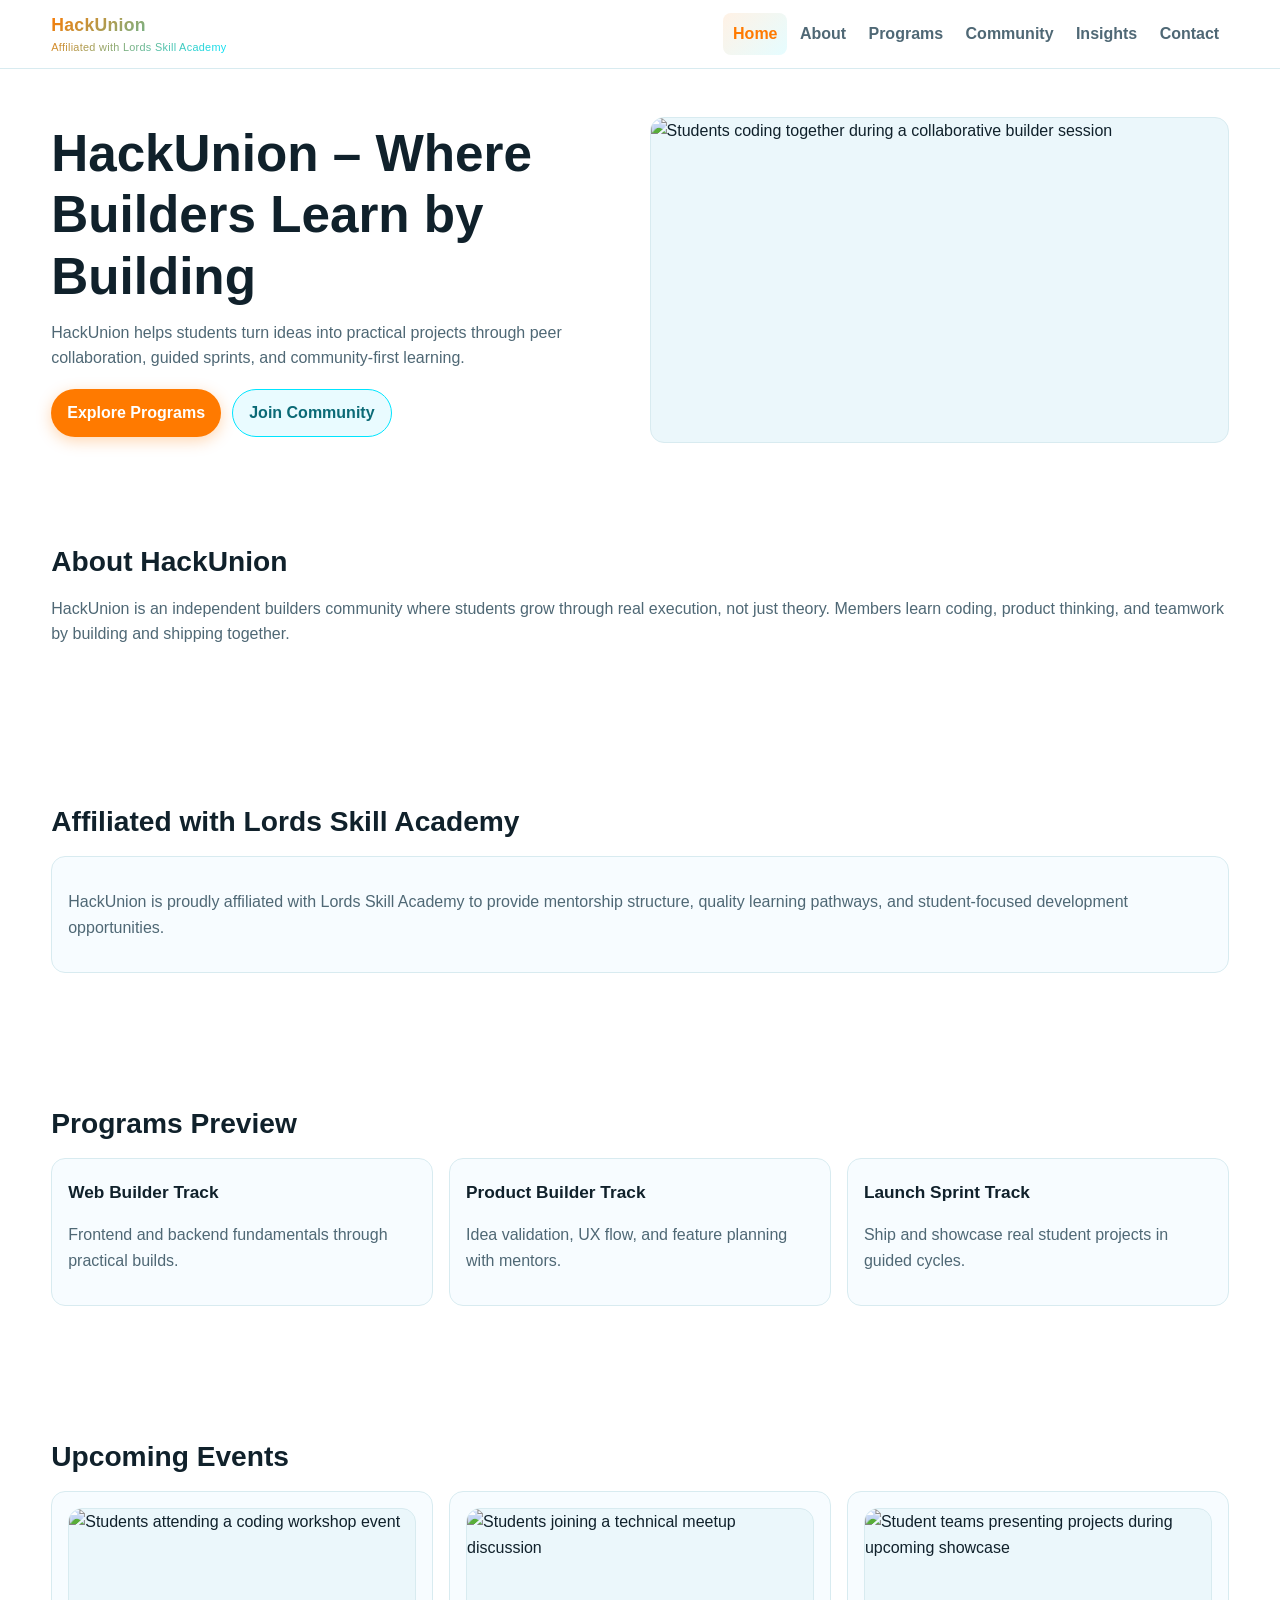
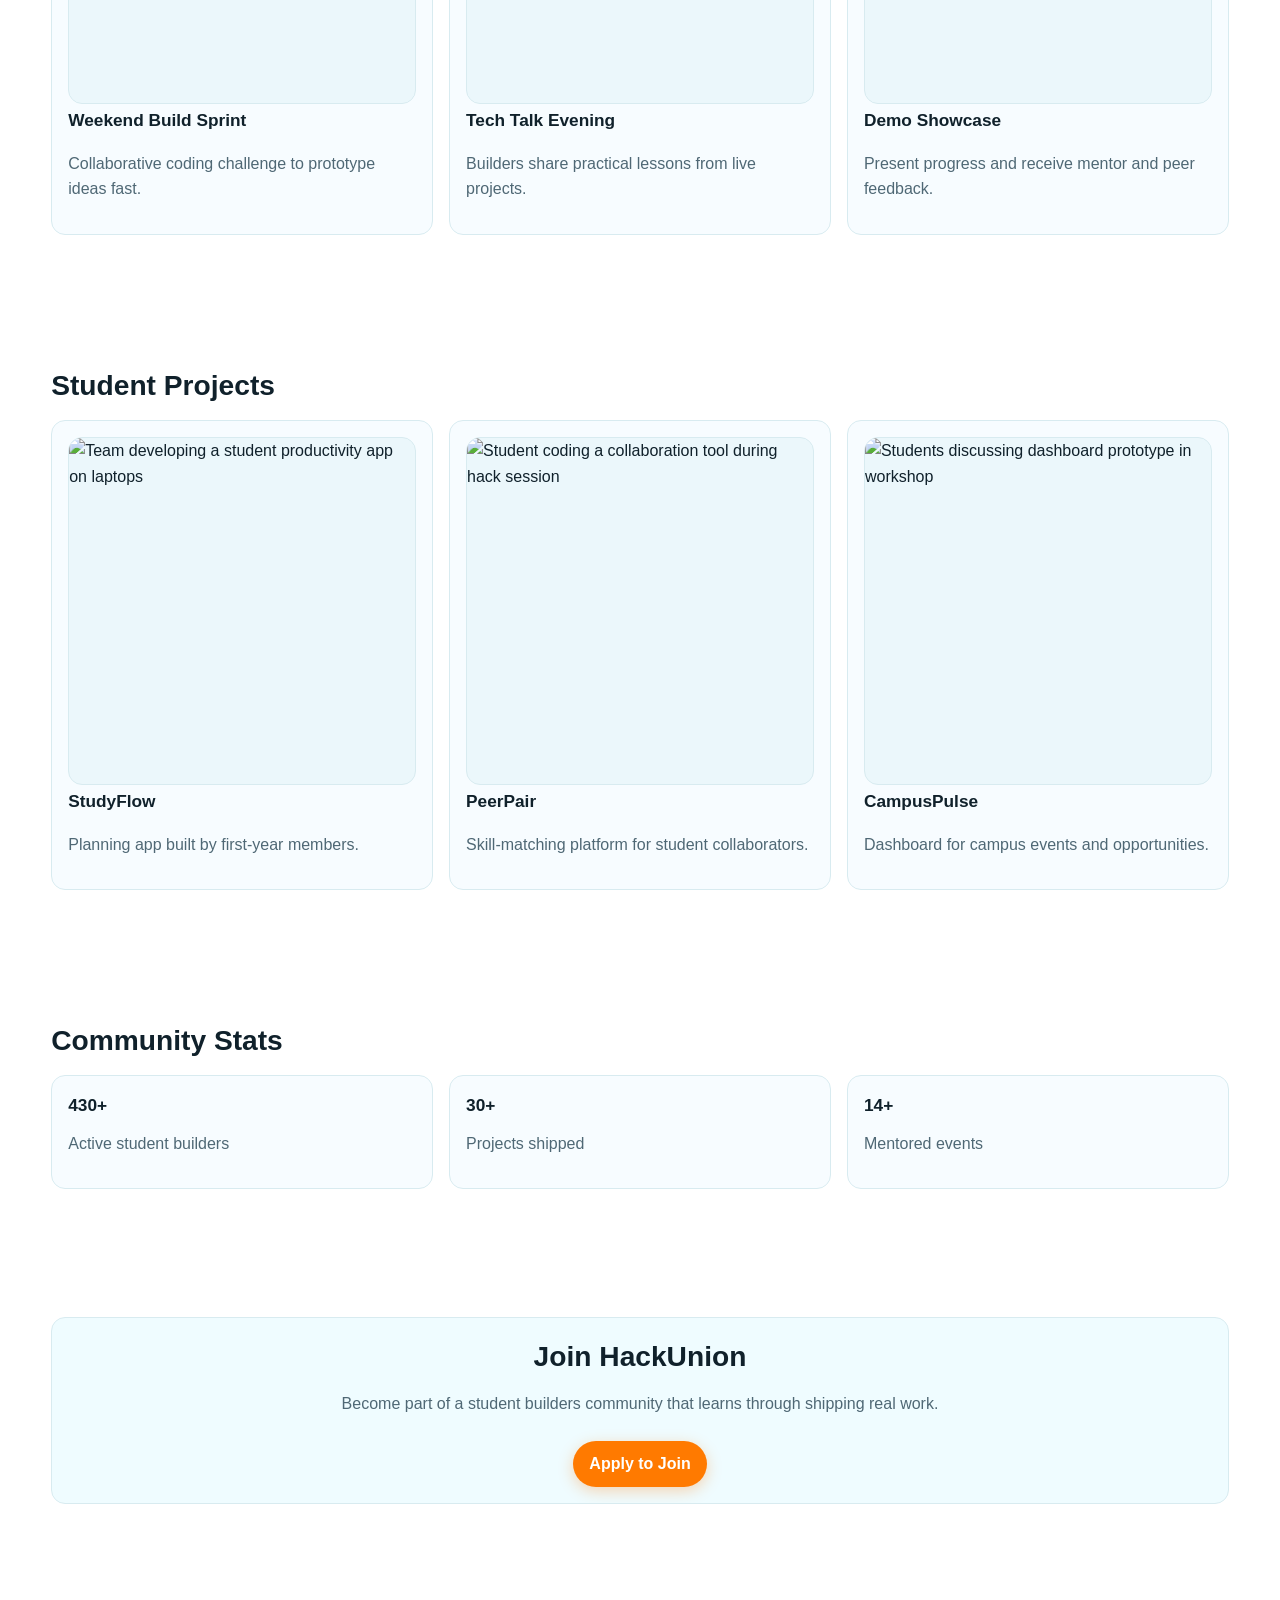
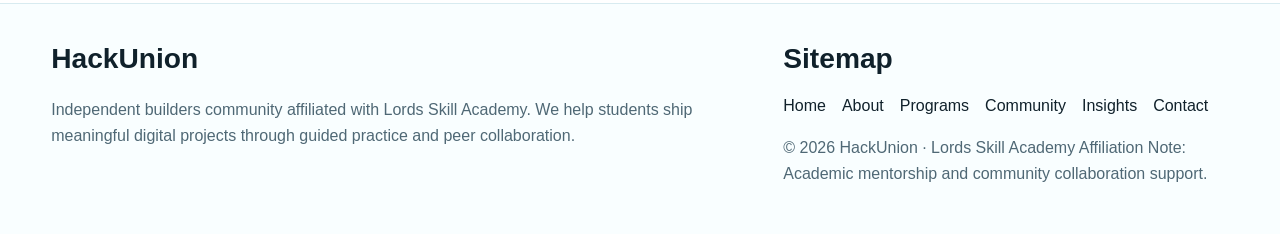
==== index.html @ 56d0eeea "Add files via upload" ====
<!doctype html>
<html lang="en">
<head>
  <meta charset="UTF-8" />
  <meta name="viewport" content="width=device-width, initial-scale=1.0" />
  <title>HackUnion – Where Builders Learn by Building</title>
  <meta name="description" content="HackUnion is an independent student builders community in India, affiliated with Lords Skill Academy, focused on practical coding, events, and project building." />
  <meta name="keywords" content="student builders community India, coding community Hyderabad" />
  <meta property="og:title" content="HackUnion – Where Builders Learn by Building" />
  <meta property="og:description" content="A clean and practical builders community affiliated with Lords Skill Academy." />
  <meta property="og:type" content="website" />
  <meta property="og:url" content="https://hackunion.org/index.html" />
  <meta property="og:image" content="https://images.unsplash.com/photo-1515879218367-8466d910aaa4?auto=format&fit=crop&w=1400&q=80" />
  <link rel="stylesheet" href="styles.css" />
  <script type="application/ld+json">
    {
      "@context": "https://schema.org",
      "@type": "Organization",
      "name": "HackUnion",
      "url": "https://hackunion.org/index.html",
      "description": "Independent student builders community affiliated with Lords Skill Academy.",
      "sameAs": [
        "https://hackunion.org"
      ],
      "parentOrganization": {
        "@type": "Organization",
        "name": "Lords Skill Academy"
      }
    }
  </script>
</head>
<body>
  <div id="site-header"></div>

  <main>
    <section class="hero">
      <div class="container hero-grid">
        <div>
          <h1>HackUnion – Where Builders Learn by Building</h1>
          <p>HackUnion helps students turn ideas into practical projects through peer collaboration, guided sprints, and community-first learning.</p>
          <div class="cta-row">
            <a class="btn btn-primary" href="programs.html">Explore Programs</a>
            <a class="btn btn-secondary" href="community.html">Join Community</a>
          </div>
        </div>
        <div class="media-16x9">
          <img src="https://images.unsplash.com/photo-1515879218367-8466d910aaa4?auto=format&fit=crop&w=1400&q=80" loading="lazy" decoding="async" alt="Students coding together during a collaborative builder session" />
        </div>
      </div>
    </section>

    <section class="section" aria-labelledby="about-title">
      <div class="container">
        <h2 id="about-title" class="section-title">About HackUnion</h2>
        <p class="section-lead">HackUnion is an independent builders community where students grow through real execution, not just theory. Members learn coding, product thinking, and teamwork by building and shipping together.</p>
      </div>
    </section>

    <section class="section" aria-labelledby="affiliation-title">
      <div class="container">
        <h2 id="affiliation-title" class="section-title">Affiliated with Lords Skill Academy</h2>
        <article class="card">
          <p>HackUnion is proudly affiliated with Lords Skill Academy to provide mentorship structure, quality learning pathways, and student-focused development opportunities.</p>
        </article>
      </div>
    </section>

    <section class="section" aria-labelledby="programs-title">
      <div class="container">
        <h2 id="programs-title" class="section-title">Programs Preview</h2>
        <div class="grid cols-3">
          <article class="card">
            <h3>Web Builder Track</h3>
            <p>Frontend and backend fundamentals through practical builds.</p>
          </article>
          <article class="card">
            <h3>Product Builder Track</h3>
            <p>Idea validation, UX flow, and feature planning with mentors.</p>
          </article>
          <article class="card">
            <h3>Launch Sprint Track</h3>
            <p>Ship and showcase real student projects in guided cycles.</p>
          </article>
        </div>
      </div>
    </section>

    <section class="section" aria-labelledby="events-title">
      <div class="container">
        <h2 id="events-title" class="section-title">Upcoming Events</h2>
        <div class="grid cols-3">
          <article class="card">
            <div class="media-16x9">
              <img src="https://images.unsplash.com/photo-1515187029135-18ee286d815b?auto=format&fit=crop&w=1200&q=80" loading="lazy" decoding="async" alt="Students attending a coding workshop event" />
            </div>
            <h3>Weekend Build Sprint</h3>
            <p>Collaborative coding challenge to prototype ideas fast.</p>
          </article>
          <article class="card">
            <div class="media-16x9">
              <img src="https://images.unsplash.com/photo-1540317580384-e5d43867caa6?auto=format&fit=crop&w=1200&q=80" loading="lazy" decoding="async" alt="Students joining a technical meetup discussion" />
            </div>
            <h3>Tech Talk Evening</h3>
            <p>Builders share practical lessons from live projects.</p>
          </article>
          <article class="card">
            <div class="media-16x9">
              <img src="https://images.unsplash.com/photo-1551818255-e6e10975bc17?auto=format&fit=crop&w=1200&q=80" loading="lazy" decoding="async" alt="Student teams presenting projects during upcoming showcase" />
            </div>
            <h3>Demo Showcase</h3>
            <p>Present progress and receive mentor and peer feedback.</p>
          </article>
        </div>
      </div>
    </section>

    <section class="section" aria-labelledby="projects-title">
      <div class="container">
        <h2 id="projects-title" class="section-title">Student Projects</h2>
        <div class="grid cols-3">
          <article class="card">
            <div class="media-1x1">
              <img src="https://images.unsplash.com/photo-1519389950473-47ba0277781c?auto=format&fit=crop&w=1200&q=80" loading="lazy" decoding="async" alt="Team developing a student productivity app on laptops" />
            </div>
            <h3>StudyFlow</h3>
            <p>Planning app built by first-year members.</p>
          </article>
          <article class="card">
            <div class="media-1x1">
              <img src="https://images.unsplash.com/photo-1461749280684-dccba630e2f6?auto=format&fit=crop&w=1200&q=80" loading="lazy" decoding="async" alt="Student coding a collaboration tool during hack session" />
            </div>
            <h3>PeerPair</h3>
            <p>Skill-matching platform for student collaborators.</p>
          </article>
          <article class="card">
            <div class="media-1x1">
              <img src="https://images.unsplash.com/photo-1552664730-d307ca884978?auto=format&fit=crop&w=1200&q=80" loading="lazy" decoding="async" alt="Students discussing dashboard prototype in workshop" />
            </div>
            <h3>CampusPulse</h3>
            <p>Dashboard for campus events and opportunities.</p>
          </article>
        </div>
      </div>
    </section>

    <section class="section" aria-labelledby="stats-title">
      <div class="container">
        <h2 id="stats-title" class="section-title">Community Stats</h2>
        <div class="grid cols-3">
          <article class="card">
            <h3 class="stat-number" data-target="1200">0</h3>
            <p>Active student builders</p>
          </article>
          <article class="card">
            <h3 class="stat-number" data-target="85">0</h3>
            <p>Projects shipped</p>
          </article>
          <article class="card">
            <h3 class="stat-number" data-target="40">0</h3>
            <p>Mentored events</p>
          </article>
        </div>
      </div>
    </section>

    <section class="section" aria-labelledby="join-title">
      <div class="container">
        <article class="card" style="text-align: center; background: #effcff;">
          <h2 id="join-title" class="section-title">Join HackUnion</h2>
          <p class="section-lead">Become part of a student builders community that learns through shipping real work.</p>
          <a class="btn btn-primary" href="contact.html">Apply to Join</a>
        </article>
      </div>
    </section>
  </main>

  <div id="site-footer"></div>
  <script src="main.js" defer></script>
</body>
</html>
---- styles.css ----
:root {
  --bg: #ffffff;
  --surface: #f7fcff;
  --text: #10212b;
  --muted: #4f6875;
  --accent-cyan: #00e5ff;
  --accent-orange: #ff7a00;
  --border: #d8ebf0;
  --radius: 14px;
  --shadow-soft: 0 10px 24px rgba(16, 33, 43, 0.07);
  --container: min(92vw, 1200px);
}

* {
  box-sizing: border-box;
}

/* Keyframes for animations */
@keyframes fadeInUp {
  from {
    opacity: 0;
    transform: translateY(20px);
  }
  to {
    opacity: 1;
    transform: translateY(0);
  }
}

@keyframes slideInLeft {
  from {
    opacity: 0;
    transform: translateX(-30px);
  }
  to {
    opacity: 1;
    transform: translateX(0);
  }
}

@keyframes slideInRight {
  from {
    opacity: 0;
    transform: translateX(30px);
  }
  to {
    opacity: 1;
    transform: translateX(0);
  }
}

@keyframes slideInDown {
  from {
    transform: translateY(-100%);
  }
  to {
    transform: translateY(0);
  }
}

@keyframes slideInUp {
  from {
    opacity: 0;
    transform: translateY(20px);
  }
  to {
    opacity: 1;
    transform: translateY(0);
  }
}

@keyframes shimmer {
  0% {
    background-position: -1000px 0;
  }
  100% {
    background-position: 1000px 0;
  }
}

html {
  scroll-behavior: smooth;
}

body {
  margin: 0;
  font-family: "Inter", "Segoe UI", Roboto, Arial, sans-serif;
  background: var(--bg);
  color: var(--text);
  line-height: 1.6;
}

img {
  max-width: 100%;
  display: block;
}

a {
  color: inherit;
  text-decoration: none;
}

.container {
  width: var(--container);
  margin-inline: auto;
}

.section {
  padding: 3rem 0;
  animation: fadeInUp 0.7s ease-out both;
}

.section-title {
  font-size: clamp(1.4rem, 2.2vw, 2rem);
  margin: 0 0 0.75rem;
  color: var(--text);
}

.section-lead {
  color: var(--muted);
  margin: 0 0 1.5rem;
}

.accent {
  color: var(--accent-orange);
  transition: color 0.3s ease;
}

.accent:hover {
  color: var(--accent-cyan);
}

.header-shell {
  position: sticky;
  top: 0;
  z-index: 1000;
  background: rgba(255, 255, 255, 0.95);
  border-bottom: 1px solid var(--border);
  backdrop-filter: blur(8px);
  animation: slideInDown 0.5s ease-out;
}

.navbar {
  min-height: 68px;
  display: flex;
  align-items: center;
  justify-content: space-between;
  gap: 1rem;
}

.brand {
  font-weight: 800;
  font-size: 1.1rem;
  letter-spacing: 0.3px;
  background: linear-gradient(135deg, var(--accent-orange) 0%, var(--accent-cyan) 100%);
  -webkit-background-clip: text;
  -webkit-text-fill-color: transparent;
  background-clip: text;
}

.brand small {
  display: block;
  color: var(--muted);
  font-size: 0.68rem;
  font-weight: 500;
}

.nav-toggle {
  background: transparent;
  border: 2px solid var(--accent-cyan);
  padding: 0.45rem 0.65rem;
  border-radius: 10px;
  font-size: 1rem;
  cursor: pointer;
  transition: all 0.3s ease;
}

.nav-toggle:hover {
  background: #e0f7ff;
  box-shadow: 0 0 12px rgba(0, 229, 255, 0.3);
}

.nav-links {
  list-style: none;
  margin: 0;
  padding: 0;
  display: none;
  flex-direction: column;
  gap: 0.2rem;
  position: absolute;
  top: 68px;
  left: 0;
  right: 0;
  background: #fff;
  border-bottom: 1px solid var(--border);
  padding: 0.6rem 4vw 0.9rem;
  animation: slideInDown 0.3s ease-out;
}

.nav-links.open {
  display: flex;
}

.nav-links a {
  display: inline-block;
  padding: 0.52rem 0.6rem;
  border-radius: 8px;
  color: var(--muted);
  font-weight: 600;
  transition: all 0.2s ease;
}

.nav-links a:hover,
.nav-links a.active {
  color: var(--accent-orange);
  background: linear-gradient(135deg, rgba(255, 122, 0, 0.1) 0%, rgba(0, 229, 255, 0.1) 100%);
}

.hero {
  padding: 3rem 0 2rem;
}

.hero-grid {
  display: grid;
  gap: 1.2rem;
  animation: fadeInUp 0.8s ease-out;
}

.hero h1 {
  font-size: clamp(1.9rem, 6vw, 3.2rem);
  line-height: 1.2;
  margin: 0;
}

.hero p {
  margin: 0.8rem 0 1.1rem;
  color: var(--muted);
  max-width: 62ch;
}

.cta-row {
  display: flex;
  flex-wrap: wrap;
  gap: 0.7rem;
  animation: slideInUp 0.6s ease-out 0.2s both;
}

.btn {
  display: inline-flex;
  align-items: center;
  justify-content: center;
  border: 0;
  border-radius: 999px;
  font-weight: 700;
  padding: 0.65rem 1rem;
  transition: all 0.3s ease;
  position: relative;
  overflow: hidden;
}

.btn::before {
  content: '';
  position: absolute;
  top: 0;
  left: -100%;
  width: 100%;
  height: 100%;
  background: rgba(255, 255, 255, 0.2);
  transition: left 0.4s ease;
}

.btn:hover::before {
  left: 100%;
}

.btn-primary {
  background: var(--accent-orange);
  color: #fff;
  box-shadow: 0 4px 15px rgba(255, 122, 0, 0.3);
}

.btn-primary:hover {
  transform: translateY(-2px);
  box-shadow: 0 6px 20px rgba(255, 122, 0, 0.4);
}

.btn-secondary {
  background: #e9fbff;
  color: #0b6a76;
  border: 1px solid var(--accent-cyan);
  transition: all 0.3s ease;
}

.btn-secondary:hover {
  background: var(--accent-cyan);
  color: #fff;
  transform: translateY(-2px);
}

.media-16x9,
.media-1x1 {
  overflow: hidden;
  border-radius: var(--radius);
  border: 1px solid var(--border);
  background: #ebf7fb;
  animation: fadeInUp 0.7s ease-out;
}

.media-16x9 {
  aspect-ratio: 16 / 9;
}

.media-1x1 {
  aspect-ratio: 1 / 1;
}

.media-16x9 img,
.media-1x1 img {
  width: 100%;
  height: 100%;
  object-fit: cover;
  transition: transform 0.4s ease;
}

.media-16x9:hover img,
.media-1x1:hover img {
  transform: scale(1.05);
}

.grid {
  display: grid;
  gap: 1rem;
}

.split {
  display: grid;
  gap: 1rem;
}

.card {
  background: var(--surface);
  border: 1px solid var(--border);
  border-radius: var(--radius);
  padding: 1rem;
  animation: fadeInUp 0.7s ease-out;
  transition: all 0.3s ease;
  position: relative;
  overflow: hidden;
}

.card::before {
  content: '';
  position: absolute;
  top: 0;
  left: 0;
  right: 0;
  height: 3px;
  background: linear-gradient(90deg, var(--accent-orange) 0%, var(--accent-cyan) 100%);
  border-radius: var(--radius) var(--radius) 0 0;
  opacity: 0;
  transition: opacity 0.3s ease;
}

.card:hover {
  border-color: var(--accent-cyan);
  box-shadow: 0 8px 24px rgba(0, 229, 255, 0.15);
}

.card:hover::before {
  opacity: 1;
}

.card h3 {
  margin: 0.2rem 0 0.45rem;
  font-size: 1.08rem;
  color: var(--text);
}

.card p,
.card li {
  color: var(--muted);
}

.kpi {
  border-left: 4px solid var(--accent-cyan);
  padding-left: 0.7rem;
}

.stat-number {
  font-size: clamp(2rem, 6vw, 3rem);
  margin: 0 0 0.2rem;
  line-height: 1.1;
  color: var(--accent-orange);
  font-weight: 800;
  animation: fadeInUp 0.6s ease-out;
}

.avatar-sm {
  width: 84px;
  aspect-ratio: 1 / 1;
  border-radius: 999px;
  overflow: hidden;
  border: 1px solid var(--border);
  background: #ebf7fb;
}

.avatar-sm img {
  width: 100%;
  height: 100%;
  object-fit: cover;
}

footer {
  border-top: 1px solid var(--border);
  margin-top: 2.2rem;
  background: #f9feff;
  animation: fadeInUp 0.7s ease-out;
}

.footer-wrap {
  padding: 2rem 0;
  display: grid;
  gap: 1.2rem;
}

.footer-nav {
  display: flex;
  flex-wrap: wrap;
  gap: 0.8rem 1rem;
  padding: 0;
  margin: 0;
  list-style: none;
}

.footer-note,
.muted {
  color: var(--muted);
}

.contact-list {
  list-style: none;
  padding: 0;
  margin: 0;
  display: grid;
  gap: 0.6rem;
}

.form-grid {
  display: grid;
  gap: 0.8rem;
}

input,
textarea,
select {
  width: 100%;
  border: 1px solid var(--border);
  border-radius: 10px;
  padding: 0.72rem;
  font: inherit;
  transition: all 0.3s ease;
}

input:focus,
textarea:focus,
select:focus {
  outline: none;
  border-color: var(--accent-cyan);
  box-shadow: 0 0 0 3px rgba(0, 229, 255, 0.1);
}

textarea {
  min-height: 130px;
  resize: vertical;
}

@media (min-width: 700px) {
  .section {
    padding: 4rem 0;
  }

  .hero-grid,
  .split {
    grid-template-columns: repeat(2, minmax(0, 1fr));
    align-items: center;
  }

  .grid.cols-2 {
    grid-template-columns: repeat(2, minmax(0, 1fr));
  }

  .grid.cols-3 {
    grid-template-columns: repeat(3, minmax(0, 1fr));
  }
}

@media (min-width: 980px) {
  .nav-toggle {
    display: none;
  }

  .nav-links {
    position: static;
    display: flex;
    flex-direction: row;
    padding: 0;
    border: 0;
    background: transparent;
  }

  .navbar {
    position: relative;
  }

  .footer-wrap {
    grid-template-columns: 1.6fr 1fr;
    align-items: start;
  }
}

@media (min-width: 1700px) {
  :root {
    --container: min(84vw, 1600px);
  }

  body {
    font-size: 1.08rem;
  }
}
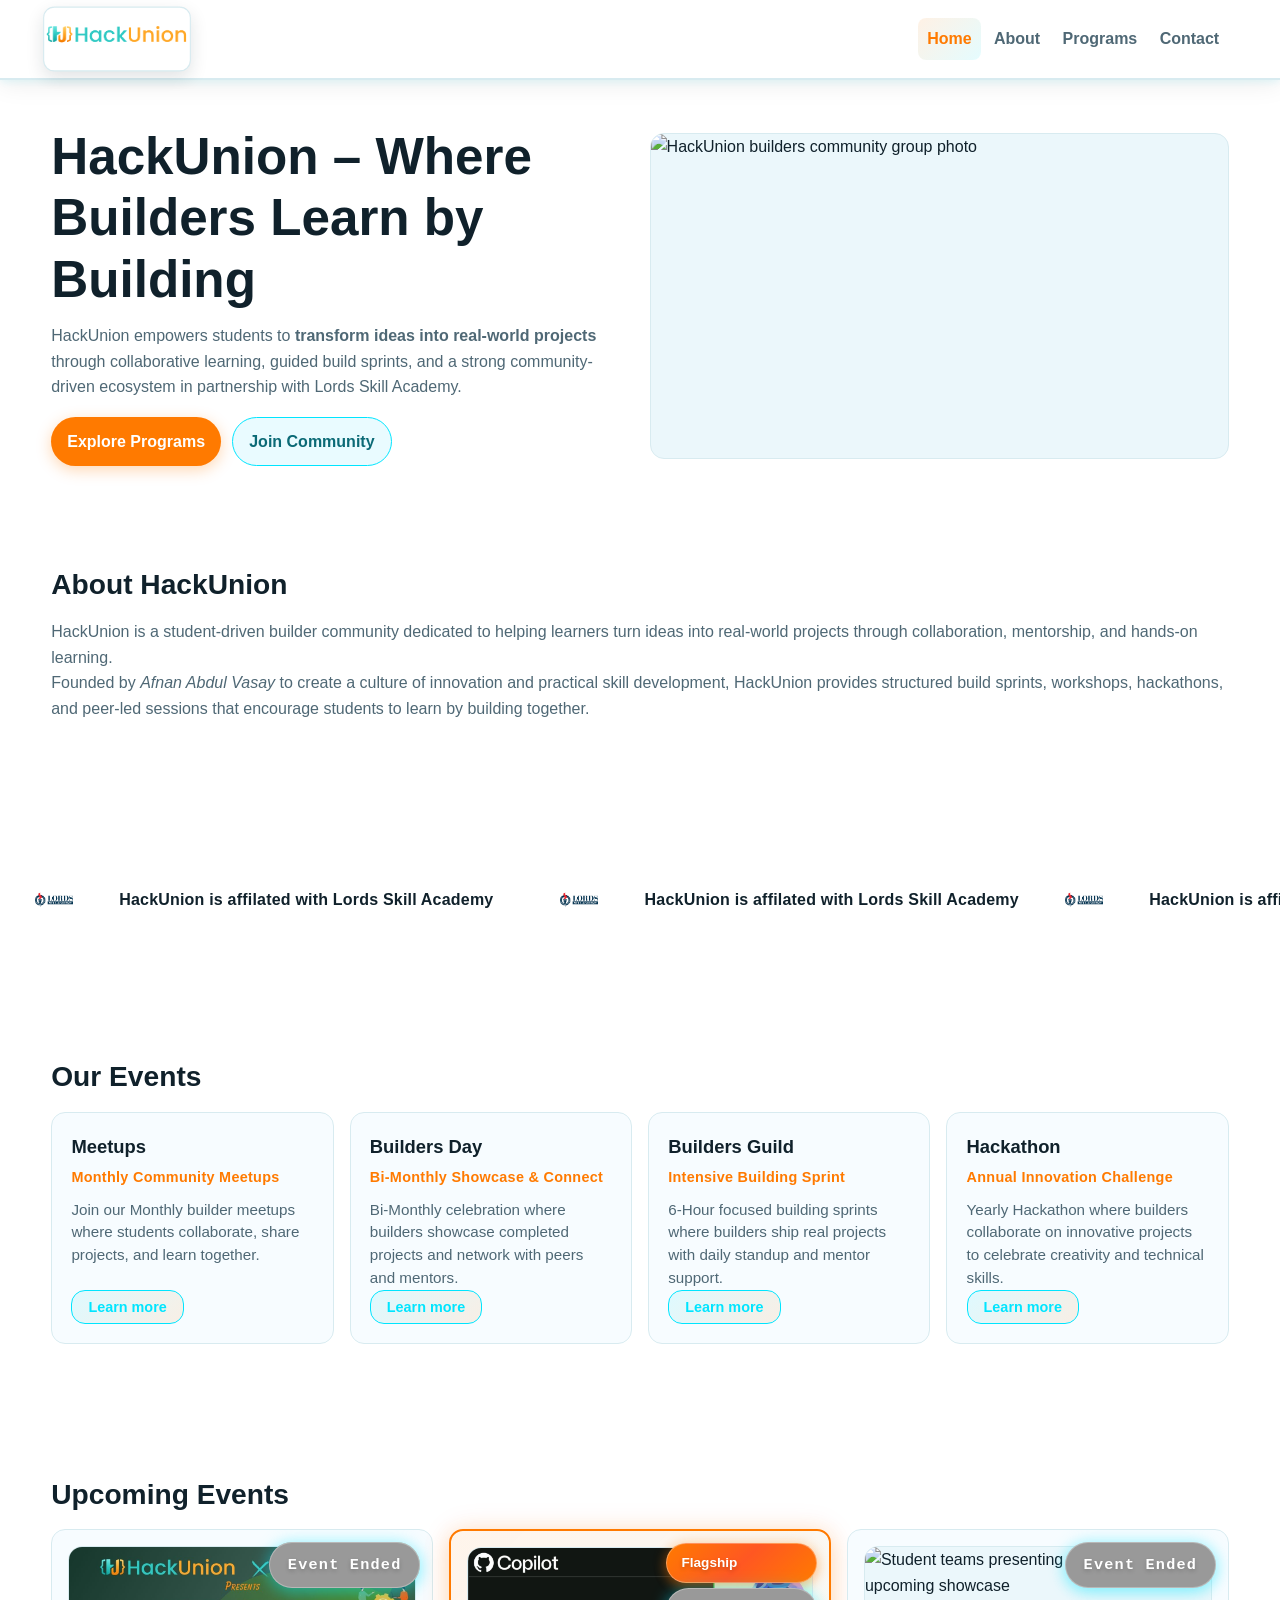
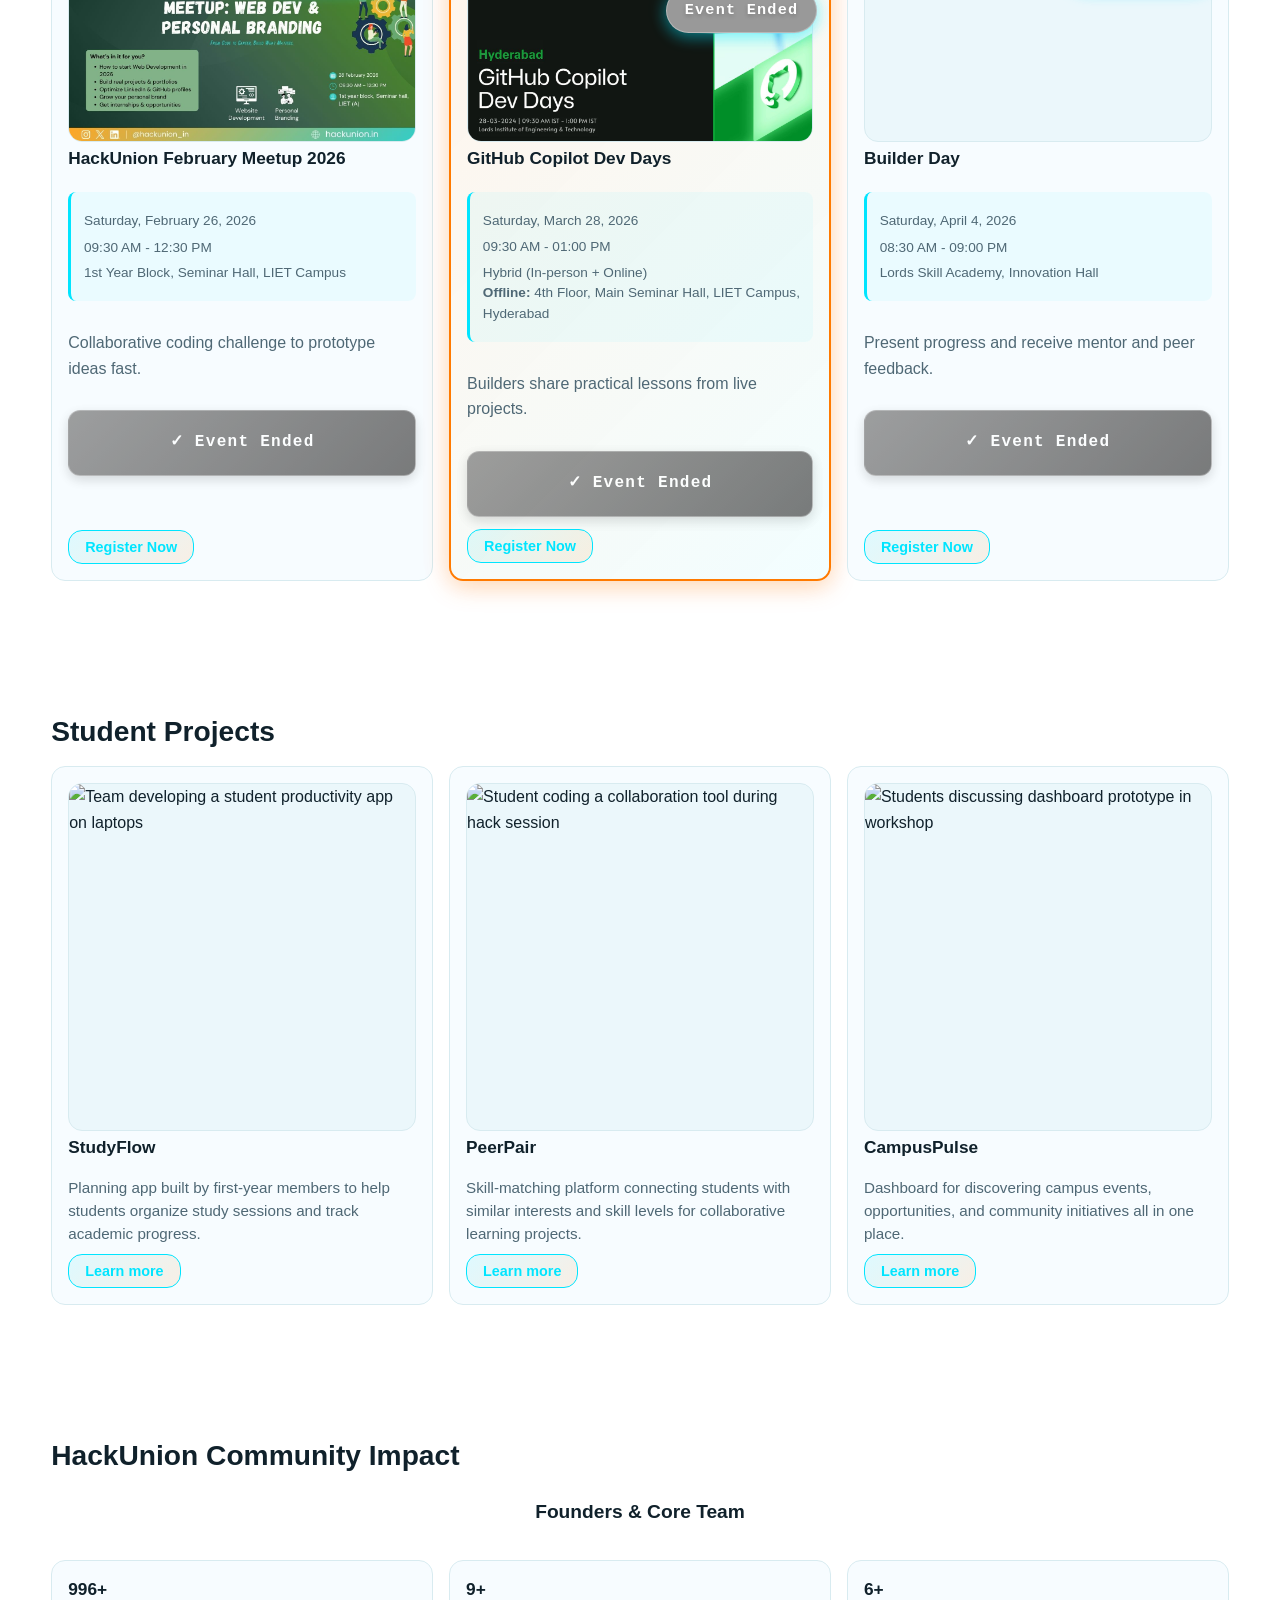
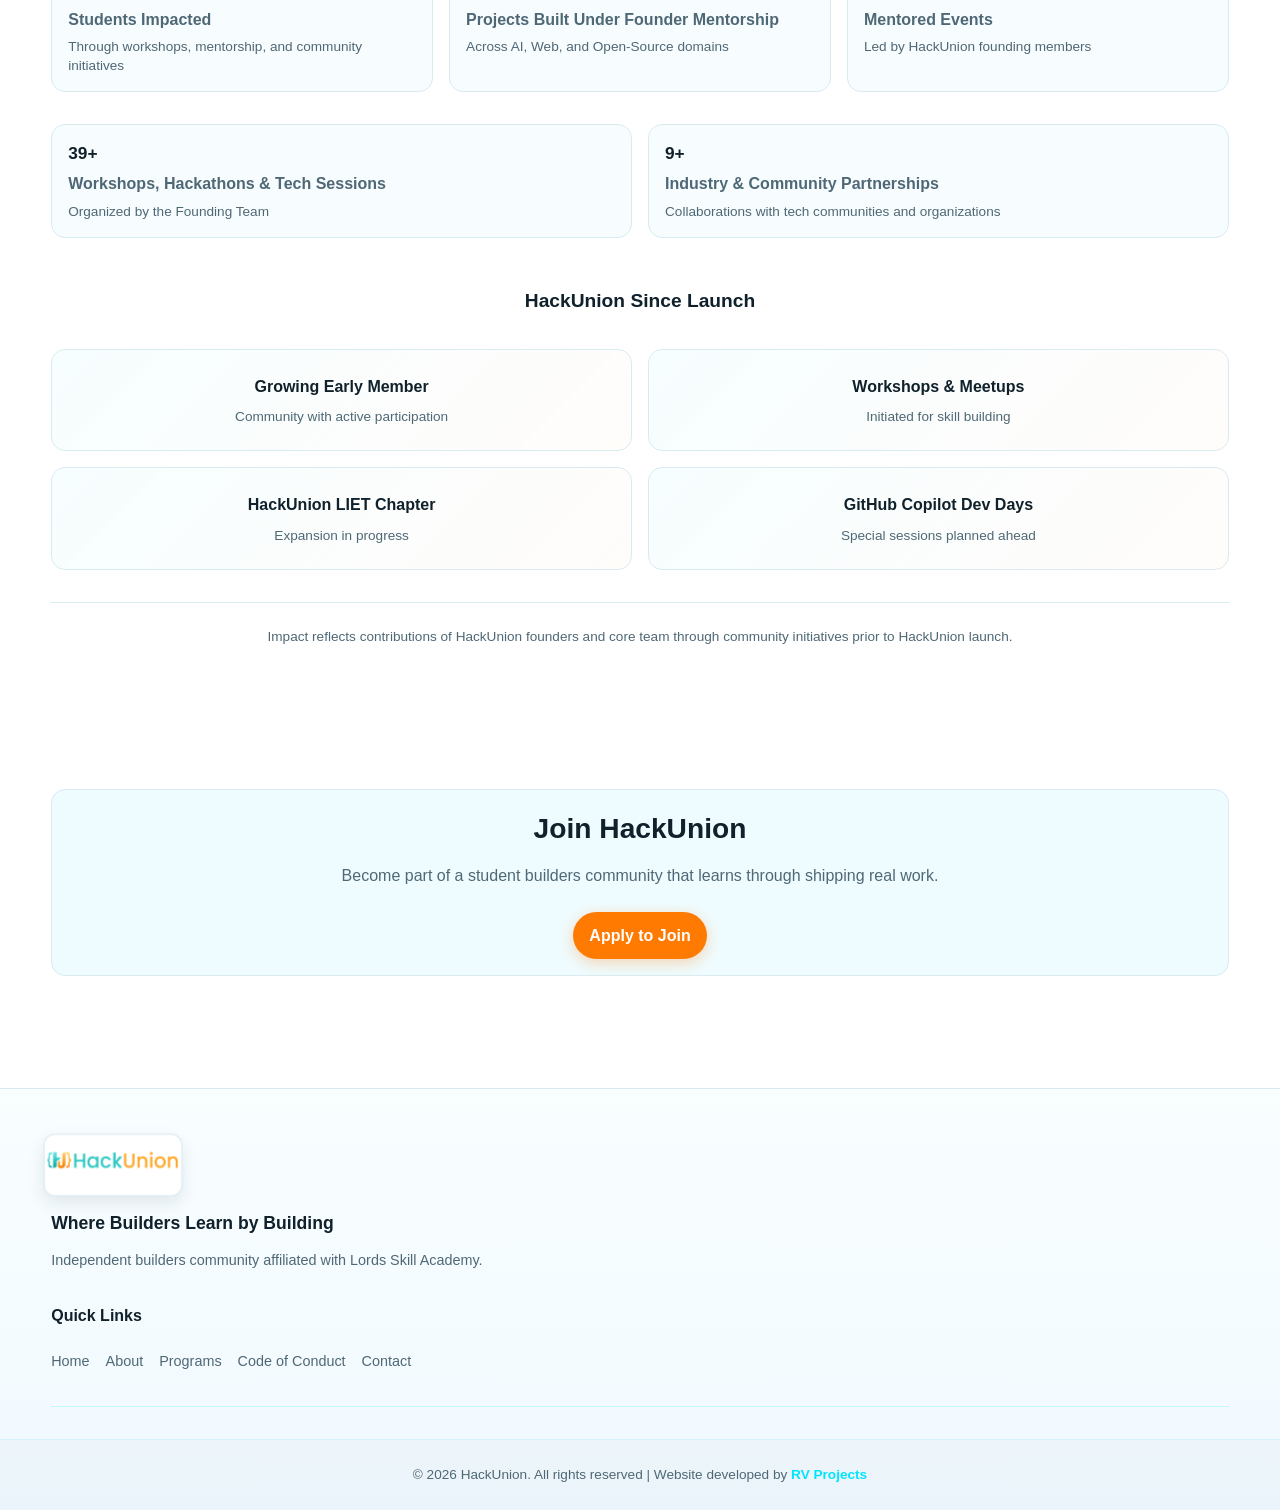
==== commit 59474bf4: "Add files via upload" ====
--- a/index.html
+++ b/index.html
@@ -9,15 +9,19 @@
   <meta property="og:title" content="HackUnion – Where Builders Learn by Building" />
   <meta property="og:description" content="A clean and practical builders community affiliated with Lords Skill Academy." />
   <meta property="og:type" content="website" />
-  <meta property="og:url" content="https://hackunion.org/index.html" />
+  <meta property="og:url" content="https://hackunion.org/" />
   <meta property="og:image" content="https://images.unsplash.com/photo-1515879218367-8466d910aaa4?auto=format&fit=crop&w=1400&q=80" />
+  <link rel="apple-touch-icon" sizes="180x180" href="images/favicon/apple-touch-icon.png" />
+  <link rel="icon" type="image/png" sizes="32x32" href="images/favicon/favicon-32x32.png" />
+  <link rel="icon" type="image/png" sizes="16x16" href="images/favicon/favicon-16x16.png" />
+  <link rel="shortcut icon" href="images/favicon/favicon.ico" />
   <link rel="stylesheet" href="styles.css" />
   <script type="application/ld+json">
     {
       "@context": "https://schema.org",
       "@type": "Organization",
       "name": "HackUnion",
-      "url": "https://hackunion.org/index.html",
+      "url": "https://hackunion.org/",
       "description": "Independent student builders community affiliated with Lords Skill Academy.",
       "sameAs": [
         "https://hackunion.org"
@@ -37,14 +41,14 @@
       <div class="container hero-grid">
         <div>
           <h1>HackUnion – Where Builders Learn by Building</h1>
-          <p>HackUnion helps students turn ideas into practical projects through peer collaboration, guided sprints, and community-first learning.</p>
+          <p>HackUnion empowers students to <b>transform ideas into real-world projects </b>through collaborative learning, guided build sprints, and a strong community-driven ecosystem in partnership with Lords Skill Academy.</p>
           <div class="cta-row">
-            <a class="btn btn-primary" href="programs.html">Explore Programs</a>
-            <a class="btn btn-secondary" href="community.html">Join Community</a>
+            <a class="btn btn-primary" href="programs/">Explore Programs</a>
+            <a class="btn btn-secondary" href="community/">Join Community</a>
           </div>
         </div>
         <div class="media-16x9">
-          <img src="https://images.unsplash.com/photo-1515879218367-8466d910aaa4?auto=format&fit=crop&w=1400&q=80" loading="lazy" decoding="async" alt="Students coding together during a collaborative builder session" />
+          <img src="images/home-grp-main.png" loading="lazy" decoding="async" alt="HackUnion builders community group photo" />
         </div>
       </div>
     </section>
@@ -52,34 +56,101 @@
     <section class="section" aria-labelledby="about-title">
       <div class="container">
         <h2 id="about-title" class="section-title">About HackUnion</h2>
-        <p class="section-lead">HackUnion is an independent builders community where students grow through real execution, not just theory. Members learn coding, product thinking, and teamwork by building and shipping together.</p>
-      </div>
-    </section>
-
-    <section class="section" aria-labelledby="affiliation-title">
-      <div class="container">
-        <h2 id="affiliation-title" class="section-title">Affiliated with Lords Skill Academy</h2>
-        <article class="card">
-          <p>HackUnion is proudly affiliated with Lords Skill Academy to provide mentorship structure, quality learning pathways, and student-focused development opportunities.</p>
-        </article>
+        <p class="section-lead">HackUnion is a student-driven builder community dedicated to helping learners turn ideas into real-world projects through collaboration, mentorship, and hands-on learning.
+
+<br> Founded by <i>Afnan Abdul Vasay </i> to create a culture of innovation and practical skill development, HackUnion provides structured build sprints, workshops, hackathons, and peer-led sessions that encourage students to learn by building together.</p>
+      </div>
+    </section>
+
+    <section class="section" aria-label="Affiliation scroller">
+      <div class="affiliation-strip">
+        <div class="affiliation-track">
+          <div class="affiliation-item">
+            <img src="images/lsa.png" alt="Lords Skill Academy logo" loading="lazy" decoding="async" />
+            <span>HackUnion is affilated with Lords Skill Academy</span>
+          </div>
+           <div class="affiliation-item" aria-hidden="true">
+            <img src="images/lsa.png" alt="" loading="lazy" decoding="async" />
+            <span>HackUnion is affilated with Lords Skill Academy</span>
+          <div class="affiliation-item" aria-hidden="true">
+            <img src="images/lsa.png" alt="" loading="lazy" decoding="async" />
+            <span>HackUnion is affilated with Lords Skill Academy</span>
+          </div>
+        </div>
       </div>
     </section>
 
     <section class="section" aria-labelledby="programs-title">
       <div class="container">
-        <h2 id="programs-title" class="section-title">Programs Preview</h2>
-        <div class="grid cols-3">
-          <article class="card">
-            <h3>Web Builder Track</h3>
-            <p>Frontend and backend fundamentals through practical builds.</p>
-          </article>
-          <article class="card">
-            <h3>Product Builder Track</h3>
-            <p>Idea validation, UX flow, and feature planning with mentors.</p>
-          </article>
-          <article class="card">
-            <h3>Launch Sprint Track</h3>
-            <p>Ship and showcase real student projects in guided cycles.</p>
+        <h2 id="programs-title" class="section-title">Our Events</h2>
+        <div class="grid cols-4">
+          <article class="event-card" onclick="toggleEventDetails(this)">
+            <h3>Meetups</h3>
+            <p class="event-subtitle">Monthly Community Meetups</p>
+            <p class="event-summary">Join our Monthly builder meetups where students collaborate, share projects, and learn together.</p>
+            <div class="event-details" style="display: none;">
+              <div class="event-content">
+                <h4>Event Details</h4>
+                <p><strong>Frequency:</strong> Every Month</p>
+                <p><strong>Duration:</strong> 2.5 hours</p>
+                <p><strong>Format:</strong> In-person + Online hybrid</p>
+                <p><strong>Activities:</strong> Code reviews, project discussions, peer mentoring, skill workshops</p>
+                <p><strong>Who Should Join:</strong> All builder levels welcome</p>
+                <button class="btn btn-secondary btn-small">Register Now</button>
+              </div>
+            </div>
+            <button class="learn-more-btn">Learn more</button>
+          </article>
+          <article class="event-card" onclick="toggleEventDetails(this)">
+            <h3>Builders Day</h3>
+            <p class="event-subtitle">Bi-Monthly Showcase & Connect</p>
+            <p class="event-summary">Bi-Monthly celebration where builders showcase completed projects and network with peers and mentors.</p>
+            <div class="event-details" style="display: none;">
+              <div class="event-content">
+                <h4>Event Details</h4>
+                <p><strong>Frequency:</strong>Every 2 months</p>
+                <p><strong>Duration:</strong> 4 hours</p>
+                <p><strong>Format:</strong> In-person</p>
+                <p><strong>Activities:</strong> Project presentations, networking, mentorship sessions, awards</p>
+                <p><strong>Who Should Join:</strong> All builders with completed projects</p>
+                <button class="btn btn-secondary btn-small">Register Now</button>
+              </div>
+            </div>
+            <button class="learn-more-btn">Learn more</button>
+          </article>
+          <article class="event-card" onclick="toggleEventDetails(this)">
+            <h3>Builders Guild</h3>
+            <p class="event-subtitle">Intensive Building Sprint</p>
+            <p class="event-summary">6-Hour focused building sprints where builders ship real projects with daily standup and mentor support.</p>
+            <div class="event-details" style="display: none;">
+              <div class="event-content">
+                <h4>Event Details</h4>
+                <p><strong>Frequency:</strong> Quarterly (3 times/year)</p>
+                <p><strong>Duration:</strong> 6 hours</p>
+                <p><strong>Format:</strong> Daily commits, code reviews, mentor checkpoints</p>
+                <p><strong>Activities:</strong> Building, peer reviews, design feedback, daily demos, final showcase</p>
+                <p><strong>Who Should Join:</strong> Intermediate+ developers</p>
+                <button class="btn btn-secondary btn-small">Register Now</button>
+              </div>
+            </div>
+            <button class="learn-more-btn">Learn more</button>
+          </article>
+          <article class="event-card" onclick="toggleEventDetails(this)">
+            <h3>Hackathon</h3>
+            <p class="event-subtitle">Annual Innovation Challenge</p>
+            <p class="event-summary">Yearly Hackathon where builders collaborate on innovative projects to celebrate creativity and technical skills.</p>
+            <div class="event-details" style="display: none;">
+              <div class="event-content">
+                <h4>Event Details</h4>
+                <p><strong>Frequency:</strong>Once a year</p>
+                <p><strong>Duration:</strong>24 hours</p>
+                <p><strong>Format:</strong> Hybrid (In-person + live streaming)</p>
+                <p><strong>Activities:</strong>Team building, project development, mentorship, networking, judging and awards</p>
+                <p><strong>Who Should Join:</strong> All experience levels interested in growth</p>
+                <button class="btn btn-secondary btn-small">Register Now</button>
+              </div>
+            </div>
+            <button class="learn-more-btn">Learn more</button>
           </article>
         </div>
       </div>
@@ -88,28 +159,8 @@
     <section class="section" aria-labelledby="events-title">
       <div class="container">
         <h2 id="events-title" class="section-title">Upcoming Events</h2>
-        <div class="grid cols-3">
-          <article class="card">
-            <div class="media-16x9">
-              <img src="https://images.unsplash.com/photo-1515187029135-18ee286d815b?auto=format&fit=crop&w=1200&q=80" loading="lazy" decoding="async" alt="Students attending a coding workshop event" />
-            </div>
-            <h3>Weekend Build Sprint</h3>
-            <p>Collaborative coding challenge to prototype ideas fast.</p>
-          </article>
-          <article class="card">
-            <div class="media-16x9">
-              <img src="https://images.unsplash.com/photo-1540317580384-e5d43867caa6?auto=format&fit=crop&w=1200&q=80" loading="lazy" decoding="async" alt="Students joining a technical meetup discussion" />
-            </div>
-            <h3>Tech Talk Evening</h3>
-            <p>Builders share practical lessons from live projects.</p>
-          </article>
-          <article class="card">
-            <div class="media-16x9">
-              <img src="https://images.unsplash.com/photo-1551818255-e6e10975bc17?auto=format&fit=crop&w=1200&q=80" loading="lazy" decoding="async" alt="Student teams presenting projects during upcoming showcase" />
-            </div>
-            <h3>Demo Showcase</h3>
-            <p>Present progress and receive mentor and peer feedback.</p>
-          </article>
+        <div class="grid cols-3" id="upcoming-events-container">
+          <!-- Events loaded dynamically from events-data.js -->
         </div>
       </div>
     </section>
@@ -118,48 +169,119 @@
       <div class="container">
         <h2 id="projects-title" class="section-title">Student Projects</h2>
         <div class="grid cols-3">
-          <article class="card">
+          <article class="card project-card" onclick="toggleProjectDetails(this)">
             <div class="media-1x1">
               <img src="https://images.unsplash.com/photo-1519389950473-47ba0277781c?auto=format&fit=crop&w=1200&q=80" loading="lazy" decoding="async" alt="Team developing a student productivity app on laptops" />
             </div>
             <h3>StudyFlow</h3>
-            <p>Planning app built by first-year members.</p>
-          </article>
-          <article class="card">
+            <p class="project-overview">Planning app built by first-year members to help students organize study sessions and track academic progress.</p>
+            <div class="project-details" style="display: none;">
+              <div class="project-content">
+                <h4>Project Details</h4>
+                <p><strong>Tech Stack:</strong> React, Node.js, MongoDB</p>
+                <p><strong>Team Size:</strong> 4 developers</p>
+                <p><strong>Status:</strong> Active development</p>
+                <p><strong>Description:</strong> StudyFlow helps students create effective study plans, track assignments, and collaborate with classmates in real-time.</p>
+                <a href="https://github.com/hackunion/studyflow" target="_blank" class="btn btn-secondary btn-small">View on GitHub</a>
+              </div>
+            </div>
+            <button class="learn-more-btn">Learn more</button>
+          </article>
+          <article class="card project-card" onclick="toggleProjectDetails(this)">
             <div class="media-1x1">
               <img src="https://images.unsplash.com/photo-1461749280684-dccba630e2f6?auto=format&fit=crop&w=1200&q=80" loading="lazy" decoding="async" alt="Student coding a collaboration tool during hack session" />
             </div>
             <h3>PeerPair</h3>
-            <p>Skill-matching platform for student collaborators.</p>
-          </article>
-          <article class="card">
+            <p class="project-overview">Skill-matching platform connecting students with similar interests and skill levels for collaborative learning projects.</p>
+            <div class="project-details" style="display: none;">
+              <div class="project-content">
+                <h4>Project Details</h4>
+                <p><strong>Tech Stack:</strong> Vue.js, Python, PostgreSQL</p>
+                <p><strong>Team Size:</strong> 5 developers</p>
+                <p><strong>Status:</strong> Beta launch</p>
+                <p><strong>Description:</strong> PeerPair uses matching algorithms to connect builders with complementary skills, making team formation seamless and efficient.</p>
+                <a href="https://github.com/hackunion/peerpair" target="_blank" class="btn btn-secondary btn-small">View on GitHub</a>
+              </div>
+            </div>
+            <button class="learn-more-btn">Learn more</button>
+          </article>
+          <article class="card project-card" onclick="toggleProjectDetails(this)">
             <div class="media-1x1">
               <img src="https://images.unsplash.com/photo-1552664730-d307ca884978?auto=format&fit=crop&w=1200&q=80" loading="lazy" decoding="async" alt="Students discussing dashboard prototype in workshop" />
             </div>
             <h3>CampusPulse</h3>
-            <p>Dashboard for campus events and opportunities.</p>
-          </article>
-        </div>
-      </div>
-    </section>
-
-    <section class="section" aria-labelledby="stats-title">
-      <div class="container">
-        <h2 id="stats-title" class="section-title">Community Stats</h2>
+            <p class="project-overview">Dashboard for discovering campus events, opportunities, and community initiatives all in one place.</p>
+            <div class="project-details" style="display: none;">
+              <div class="project-content">
+                <h4>Project Details</h4>
+                <p><strong>Tech Stack:</strong> Next.js, Firebase, Tailwind CSS</p>
+                <p><strong>Team Size:</strong> 3 developers</p>
+                <p><strong>Status:</strong> Launched</p>
+                <p><strong>Description:</strong> CampusPulse aggregates all campus activities, making it easy for students to find events, clubs, and opportunities that match their interests.</p>
+                <a href="https://github.com/hackunion/campuspulse" target="_blank" class="btn btn-secondary btn-small">View on GitHub</a>
+              </div>
+            </div>
+            <button class="learn-more-btn">Learn more</button>
+          </article>
+        </div>
+      </div>
+    </section>
+
+    <section class="section" aria-labelledby="impact-title">
+      <div class="container">
+        <h2 id="impact-title" class="section-title">HackUnion Community Impact</h2>
+        
+        <h3 style="text-align: center; font-size: 1.2rem; color: var(--text); margin-bottom: 2rem; font-weight: 600;">Founders & Core Team</h3>
         <div class="grid cols-3">
           <article class="card">
-            <h3 class="stat-number" data-target="1200">0</h3>
-            <p>Active student builders</p>
-          </article>
-          <article class="card">
-            <h3 class="stat-number" data-target="85">0</h3>
-            <p>Projects shipped</p>
-          </article>
-          <article class="card">
-            <h3 class="stat-number" data-target="40">0</h3>
-            <p>Mentored events</p>
-          </article>
-        </div>
+            <h3 class="stat-number" data-target="1500">0</h3>
+            <p class="stat-label">Students Impacted</p>
+            <p class="stat-description">Through workshops, mentorship, and community initiatives</p>
+          </article>
+          <article class="card">
+            <h3 class="stat-number" data-target="15">0</h3>
+            <p class="stat-label">Projects Built Under Founder Mentorship</p>
+            <p class="stat-description">Across AI, Web, and Open-Source domains</p>
+          </article>
+          <article class="card">
+            <h3 class="stat-number" data-target="10">0</h3>
+            <p class="stat-label">Mentored Events</p>
+            <p class="stat-description">Led by HackUnion founding members</p>
+          </article>
+        </div>
+        <div class="grid cols-2 stats-secondary">
+          <article class="card">
+            <h3 class="stat-number" data-target="60">0</h3>
+            <p class="stat-label">Workshops, Hackathons & Tech Sessions</p>
+            <p class="stat-description">Organized by the Founding Team</p>
+          </article>
+          <article class="card">
+            <h3 class="stat-number" data-target="15">0</h3>
+            <p class="stat-label">Industry & Community Partnerships</p>
+            <p class="stat-description">Collaborations with tech communities and organizations</p>
+          </article>
+        </div>
+        
+        <h3 style="text-align: center; font-size: 1.2rem; color: var(--text); margin-top: 3rem; margin-bottom: 2rem; font-weight: 600;">HackUnion Since Launch</h3>
+        <div class="grid cols-2">
+          <article class="card impact-card">
+            <p class="impact-label">Growing Early Member</p>
+            <p class="impact-desc">Community with active participation</p>
+          </article>
+          <article class="card impact-card">
+            <p class="impact-label">Workshops & Meetups</p>
+            <p class="impact-desc">Initiated for skill building</p>
+          </article>
+          <article class="card impact-card">
+            <p class="impact-label">HackUnion LIET Chapter</p>
+            <p class="impact-desc">Expansion in progress</p>
+          </article>
+          <article class="card impact-card">
+            <p class="impact-label">GitHub Copilot Dev Days</p>
+            <p class="impact-desc">Special sessions planned ahead</p>
+          </article>
+        </div>
+        <p class="impact-disclaimer">Impact reflects contributions of HackUnion founders and core team through community initiatives prior to HackUnion launch.</p>
       </div>
     </section>
 
@@ -168,13 +290,14 @@
         <article class="card" style="text-align: center; background: #effcff;">
           <h2 id="join-title" class="section-title">Join HackUnion</h2>
           <p class="section-lead">Become part of a student builders community that learns through shipping real work.</p>
-          <a class="btn btn-primary" href="contact.html">Apply to Join</a>
+          <a class="btn btn-primary" href="contact/">Apply to Join</a>
         </article>
       </div>
     </section>
   </main>
 
   <div id="site-footer"></div>
+  <script src="events-data.js" defer></script>
   <script src="main.js" defer></script>
 </body>
 </html>
--- a/styles.css
+++ b/styles.css
@@ -78,77 +78,85 @@
   }
 }
 
+@keyframes scrollLtr {
+  from {
+    transform: translateX(-100%);
+  }
+  to {
+    transform: translateX(100vw);
+  }
+}
+
 html {
   scroll-behavior: smooth;
 }
 
+img {
+  max-width: 100%;
+  display: block;
+}
+
+a {
+  color: inherit;
+  text-decoration: none;
+}
+
+.container {
+  width: var(--container);
+  margin-inline: auto;
+}
+
+.section {
+  padding: 3rem 0;
+  animation: fadeInUp 0.7s ease-out both;
+}
+
+.section-title {
+  font-size: clamp(1.4rem, 2.2vw, 2rem);
+  margin: 0 0 0.75rem;
+  color: var(--text);
+}
+
+.section-lead {
+  color: var(--muted);
+  margin: 0 0 1.5rem;
+}
+
+.accent {
+  color: var(--accent-orange);
+  transition: color 0.3s ease;
+}
+
+.accent:hover {
+  color: var(--accent-cyan);
+}
+
+.header-shell {
+  position: fixed;
+  top: 0;
+  left: 0;
+  right: 0;
+  z-index: 1000;
+  background: rgba(255, 255, 255, 0.98);
+  border-bottom: 2px solid var(--border);
+  box-shadow: 0 4px 24px rgba(0, 0, 0, 0.08), 0 2px 8px rgba(0, 229, 255, 0.1);
+  backdrop-filter: blur(10px);
+  animation: slideInDown 0.5s ease-out;
+}
+
 body {
   margin: 0;
+  padding-top: 78px;
   font-family: "Inter", "Segoe UI", Roboto, Arial, sans-serif;
   background: var(--bg);
   color: var(--text);
   line-height: 1.6;
 }
 
-img {
-  max-width: 100%;
-  display: block;
-}
-
-a {
-  color: inherit;
-  text-decoration: none;
-}
-
-.container {
-  width: var(--container);
-  margin-inline: auto;
-}
-
-.section {
-  padding: 3rem 0;
-  animation: fadeInUp 0.7s ease-out both;
-}
-
-.section-title {
-  font-size: clamp(1.4rem, 2.2vw, 2rem);
-  margin: 0 0 0.75rem;
-  color: var(--text);
-}
-
-.section-lead {
-  color: var(--muted);
-  margin: 0 0 1.5rem;
-}
-
-.accent {
-  color: var(--accent-orange);
-  transition: color 0.3s ease;
-}
-
-.accent:hover {
-  color: var(--accent-cyan);
-}
-
-.header-shell {
-  position: sticky;
-  top: 0;
-  z-index: 1000;
-  background: rgba(255, 255, 255, 0.95);
-  border-bottom: 1px solid var(--border);
-  backdrop-filter: blur(8px);
-  animation: slideInDown 0.5s ease-out;
-}
-
-.navbar {
-  min-height: 68px;
-  display: flex;
+.brand {
+  display: inline-flex;
   align-items: center;
-  justify-content: space-between;
-  gap: 1rem;
-}
-
-.brand {
+  gap: 0.8rem;
   font-weight: 800;
   font-size: 1.1rem;
   letter-spacing: 0.3px;
@@ -163,6 +171,34 @@
   color: var(--muted);
   font-size: 0.68rem;
   font-weight: 500;
+}
+
+.brand-logo {
+  width: clamp(96px, 14vw, 132px);
+  height: clamp(44px, 6vw, 58px);
+  padding: 2px;
+  border-radius: 10px;
+  object-fit: contain;
+  object-position: center;
+  transform: scale(1.12);
+  border: 1px solid var(--border);
+  background: #fff;
+  box-shadow: 0 6px 16px rgba(16, 33, 43, 0.12);
+  image-rendering: -webkit-optimize-contrast;
+}
+
+.brand-copy {
+  display: inline-flex;
+  flex-direction: column;
+  line-height: 1.1;
+}
+
+.navbar {
+  min-height: 78px;
+  display: flex;
+  align-items: center;
+  justify-content: space-between;
+  gap: 1rem;
 }
 
 .nav-toggle {
@@ -238,6 +274,43 @@
   max-width: 62ch;
 }
 
+.affiliation-strip {
+  overflow: hidden;
+  padding: 0.35rem 0;
+  width: 100vw;
+  margin-left: calc(50% - 50vw);
+  margin-right: calc(50% - 50vw);
+}
+
+.affiliation-track {
+  display: flex;
+  gap: 2rem;
+  width: max-content;
+  animation: scrollLtr 15s linear infinite;
+}
+
+.affiliation-item {
+  display: inline-flex;
+  align-items: center;
+  gap: 0.7rem;
+  white-space: nowrap;
+  padding: 0;
+}
+
+.affiliation-item img {
+  width: 108px;
+  height: 42px;
+  object-fit: contain;
+  border-radius: 8px;
+  background: #fff;
+}
+
+.affiliation-item span {
+  font-weight: 700;
+  color: var(--text);
+  letter-spacing: 0.2px;
+}
+
 .cta-row {
   display: flex;
   flex-wrap: wrap;
@@ -292,9 +365,11 @@
 }
 
 .btn-secondary:hover {
-  background: var(--accent-cyan);
+  background: linear-gradient(135deg, var(--accent-cyan) 0%, var(--accent-orange) 100%);
   color: #fff;
+  border-color: transparent;
   transform: translateY(-2px);
+  box-shadow: 0 6px 20px rgba(0, 229, 255, 0.4);
 }
 
 .media-16x9,
@@ -325,6 +400,45 @@
 .media-16x9:hover img,
 .media-1x1:hover img {
   transform: scale(1.05);
+}
+
+.event-embed {
+  display: flex;
+  justify-content: center;
+  margin-top: 1.5rem;
+}
+
+.event-embed-grid {
+  align-items: stretch;
+}
+
+.event-embed-card {
+  border: 1px solid var(--border);
+  border-radius: var(--radius);
+  background: #fff;
+  padding: 0.75rem;
+  box-shadow: var(--shadow-soft);
+}
+
+.event-embed-title {
+  margin: 0 0 0.6rem;
+  font-size: 1.05rem;
+  color: var(--text);
+}
+
+.event-embed-frame {
+  width: 100%;
+  max-width: 100%;
+  aspect-ratio: 4 / 3;
+  height: auto;
+  border: 0;
+  border-radius: 10px;
+  background: #fff;
+}
+
+.event-embed-section {
+  padding-top: 0 !important;
+  margin-top: 0 !important;
 }
 
 .grid {
@@ -381,6 +495,234 @@
   color: var(--muted);
 }
 
+.event-list-card {
+  display: flex;
+  flex-direction: column;
+  position: relative;
+  transition: all 0.4s cubic-bezier(0.25, 0.46, 0.45, 0.94);
+  overflow: hidden;
+}
+
+.event-list-card::before {
+  content: '';
+  position: absolute;
+  top: 0;
+  left: 0;
+  right: 0;
+  bottom: 0;
+  background: linear-gradient(135deg, rgba(0, 229, 255, 0.1), transparent);
+  opacity: 0;
+  transition: opacity 0.3s ease;
+  pointer-events: none;
+  z-index: 1;
+}
+
+.event-list-card:hover {
+  transform: translateY(-8px);
+  box-shadow: 0 12px 40px rgba(0, 0, 0, 0.15);
+}
+
+.event-list-card:hover::before {
+  opacity: 1;
+}
+
+.event-status-badge {
+  position: absolute;
+  top: 12px;
+  right: 12px;
+  display: flex;
+  flex-direction: column;
+  gap: 0.6rem;
+  z-index: 10;
+  animation: slideInDown 0.6s ease-out;
+}
+
+@keyframes slideInDown {
+  from {
+    opacity: 0;
+    transform: translateY(-20px);
+  }
+  to {
+    opacity: 1;
+    transform: translateY(0);
+  }
+}
+
+.days-left {
+  background: linear-gradient(135deg, var(--accent-cyan), #00d9ff);
+  color: #fff;
+  padding: 0.6rem 1.1rem;
+  border-radius: 25px;
+  font-size: 0.95rem;
+  font-weight: 800;
+  white-space: nowrap;
+  font-family: 'Courier New', monospace;
+  letter-spacing: 0.08em;
+  transition: all 0.3s ease;
+  box-shadow: 0 4px 15px rgba(0, 229, 255, 0.4), 0 0 20px rgba(0, 229, 255, 0.2);
+  border: 1px solid rgba(255, 255, 255, 0.3);
+  backdrop-filter: blur(10px);
+  text-shadow: 0 2px 4px rgba(0, 0, 0, 0.2);
+}
+
+.days-left:hover {
+  transform: translateY(-2px);
+  box-shadow: 0 6px 20px rgba(0, 229, 255, 0.5), 0 0 30px rgba(0, 229, 255, 0.3);
+}
+
+.event-countdown {
+  background: linear-gradient(135deg, var(--accent-orange), #ff5722, #ff7a00);
+  color: white;
+  padding: 1.2rem 1rem;
+  border-radius: 12px;
+  margin: 0.8rem 0;
+  font-weight: 800;
+  text-align: center;
+  animation: countdownPulse 1s ease-in-out infinite;
+  font-family: 'Courier New', monospace;
+  font-size: 1rem;
+  letter-spacing: 0.08em;
+  box-shadow: 0 6px 20px rgba(255, 122, 0, 0.4), inset 0 1px 3px rgba(255, 255, 255, 0.2);
+  border: 1px solid rgba(255, 255, 255, 0.3);
+  position: relative;
+  overflow: hidden;
+}
+
+.event-countdown::before {
+  content: '';
+  position: absolute;
+  top: 0;
+  left: -100%;
+  width: 100%;
+  height: 100%;
+  background: linear-gradient(90deg, transparent, rgba(255, 255, 255, 0.3), transparent);
+  animation: shimmer 3s infinite;
+}
+
+@keyframes shimmer {
+  0% { left: -100%; }
+  50% { left: 100%; }
+  100% { left: 100%; }
+}
+
+@keyframes countdownPulse {
+  0%, 100% { opacity: 1; transform: scale(1); }
+  50% { opacity: 0.85; transform: scale(1.02); }
+}
+
+.event-countdown.happening-now {
+  background: linear-gradient(135deg, var(--accent-orange), #ff6f00, #ff9800);
+  animation: happeningNowPulse 0.6s ease-in-out infinite;
+  font-size: 1.15rem;
+  box-shadow: 0 8px 25px rgba(255, 122, 0, 0.6), 0 0 40px rgba(255, 122, 0, 0.3), inset 0 1px 3px rgba(255, 255, 255, 0.3);
+}
+
+@keyframes happeningNowPulse {
+  0%, 100% { opacity: 1; transform: scale(1); }
+  50% { opacity: 0.9; transform: scale(1.03); }
+}
+
+.event-countdown.event-passed {
+  background: linear-gradient(135deg, #777, #444);
+  animation: none;
+  opacity: 0.7;
+  box-shadow: 0 4px 12px rgba(0, 0, 0, 0.2);
+}
+
+.registration-closing {
+  background: rgba(255, 122, 0, 0.1);
+  color: var(--accent-orange);
+  padding: 0.6rem;
+  border-radius: 6px;
+  margin: 0.5rem 0;
+  font-size: 0.85rem;
+  border-left: 3px solid var(--accent-orange);
+}
+
+.flagship-event {
+  border: 2px solid var(--accent-orange);
+  background: linear-gradient(135deg, rgba(255, 122, 0, 0.08), rgba(0, 229, 255, 0.05));
+  box-shadow: 0 6px 25px rgba(255, 122, 0, 0.25), 0 0 30px rgba(255, 122, 0, 0.1);
+  position: relative;
+}
+
+.flagship-event::before {
+  content: '';
+  position: absolute;
+  top: 0;
+  left: 0;
+  right: 0;
+  bottom: 0;
+  background: linear-gradient(135deg, rgba(255, 122, 0, 0.1), transparent);
+  border-radius: 12px;
+  pointer-events: none;
+}
+
+.flagship-event:hover {
+  box-shadow: 0 8px 35px rgba(255, 122, 0, 0.35), 0 0 40px rgba(255, 122, 0, 0.15);
+  transform: translateY(-4px);
+  transition: all 0.3s ease;
+}
+
+.flagship-badge {
+  gap: 0.3rem;
+}
+
+.flagship-label {
+  background: linear-gradient(135deg, var(--accent-orange), #ff5722, #ff7a00);
+  color: white;
+  padding: 0.5rem 0.9rem;
+  border-radius: 25px;
+  font-size: 0.85rem;
+  font-weight: 800;
+  white-space: nowrap;
+  box-shadow: 0 4px 12px rgba(255, 122, 0, 0.4), 0 0 15px rgba(255, 122, 0, 0.2);
+  border: 1px solid rgba(255, 255, 255, 0.3);
+  animation: flagshipBounce 0.6s ease-out;
+  text-shadow: 0 2px 4px rgba(0, 0, 0, 0.2);
+  display: inline-block;
+}
+
+@keyframes flagshipBounce {
+  0% {
+    transform: scale(0.8) translateY(-10px);
+    opacity: 0;
+  }
+  50% {
+    transform: scale(1.05);
+  }
+  100% {
+    transform: scale(1) translateY(0);
+    opacity: 1;
+  }
+}
+
+.event-meta {
+  margin: 0.8rem 0;
+  padding: 0.8rem;
+  background: rgba(0, 229, 255, 0.05);
+  border-radius: 8px;
+  border-left: 3px solid var(--accent-cyan);
+}
+
+.event-date,
+.event-time,
+.event-location {
+  margin: 0.3rem 0;
+  font-size: 0.85rem;
+  color: var(--text);
+  font-weight: 500;
+}
+
+.event-location {
+  line-height: 1.5;
+}
+
+.register-btn {
+  margin-top: auto;
+  align-self: flex-start;
+}
+
 .kpi {
   border-left: 4px solid var(--accent-cyan);
   padding-left: 0.7rem;
@@ -395,6 +737,24 @@
   animation: fadeInUp 0.6s ease-out;
 }
 
+.stat-label {
+  margin: 0.5rem 0 0.3rem;
+  font-size: 1rem;
+  color: var(--text);
+  font-weight: 600;
+}
+
+.stat-description {
+  margin: 0;
+  font-size: 0.85rem;
+  color: var(--muted);
+  line-height: 1.4;
+}
+
+.stats-secondary {
+  margin-top: 2rem;
+}
+
 .avatar-sm {
   width: 84px;
   aspect-ratio: 1 / 1;
@@ -412,29 +772,131 @@
 
 footer {
   border-top: 1px solid var(--border);
-  margin-top: 2.2rem;
-  background: #f9feff;
+  margin-top: 3rem;
+  background: linear-gradient(180deg, #f9feff 0%, #f0f9ff 100%);
   animation: fadeInUp 0.7s ease-out;
 }
 
-.footer-wrap {
-  padding: 2rem 0;
+.footer-content {
+  padding: 3rem 0 0;
+}
+
+.footer-top {
   display: grid;
-  gap: 1.2rem;
+  grid-template-columns: 3fr 2fr;
+  gap: 3rem;
+  margin-bottom: 2rem;
+  padding-bottom: 2rem;
+  border-bottom: 1px solid rgba(0, 229, 255, 0.2);
+}
+
+.footer-section {
+  display: flex;
+  flex-direction: column;
+}
+
+.footer-brand {
+  display: inline-flex;
+  align-items: center;
+  gap: 0.7rem;
+  margin-bottom: 1rem;
+  width: fit-content;
+}
+
+.footer-logo {
+  width: clamp(94px, 12vw, 124px);
+  height: clamp(42px, 5.5vw, 56px);
+  padding: 2px;
+  border-radius: 10px;
+  object-fit: contain;
+  object-position: center;
+  transform: scale(1.12);
+  border: 1px solid var(--border);
+  background: #fff;
+  box-shadow: 0 6px 16px rgba(16, 33, 43, 0.1);
+  image-rendering: -webkit-optimize-contrast;
+}
+
+.footer-tagline {
+  font-size: 1.1rem;
+  font-weight: 700;
+  color: var(--text);
+  margin: 0 0 0.8rem;
+}
+
+.footer-description {
+  font-size: 0.9rem;
+  color: var(--muted);
+  line-height: 1.5;
+  margin: 0;
+}
+
+.footer-heading {
+  font-size: 1rem;
+  font-weight: 700;
+  color: var(--text);
+  margin: 0 0 1.2rem;
 }
 
 .footer-nav {
   display: flex;
-  flex-wrap: wrap;
-  gap: 0.8rem 1rem;
+  flex-direction: column;
+  gap: 0.8rem;
   padding: 0;
   margin: 0;
   list-style: none;
 }
 
-.footer-note,
-.muted {
+.footer-nav a {
+  font-size: 0.9rem;
   color: var(--muted);
+  transition: all 0.3s ease;
+  display: inline-block;
+  position: relative;
+}
+
+.footer-nav a::after {
+  content: '';
+  position: absolute;
+  bottom: -2px;
+  left: 0;
+  width: 0;
+  height: 2px;
+  background: var(--accent-cyan);
+  transition: width 0.3s ease;
+}
+
+.footer-nav a:hover {
+  color: var(--accent-cyan);
+}
+
+.footer-nav a:hover::after {
+  width: 100%;
+}
+
+.footer-bottom {
+  background: rgba(0, 0, 0, 0.02);
+  border-top: 1px solid rgba(0, 229, 255, 0.1);
+  padding: 1.5rem 0;
+}
+
+.footer-credit {
+  font-size: 0.85rem;
+  color: var(--muted);
+  text-align: center;
+  margin: 0;
+  line-height: 1.6;
+}
+
+.developer-credit {
+  font-weight: 600;
+  color: var(--accent-cyan);
+  transition: color 0.3s ease;
+  cursor: pointer;
+}
+
+.developer-credit:hover {
+  color: var(--accent-orange);
 }
 
 .contact-list {
@@ -492,6 +954,10 @@
   .grid.cols-3 {
     grid-template-columns: repeat(3, minmax(0, 1fr));
   }
+
+  .grid.cols-4 {
+    grid-template-columns: repeat(4, minmax(0, 1fr));
+  }
 }
 
 @media (min-width: 980px) {
@@ -512,10 +978,181 @@
     position: relative;
   }
 
-  .footer-wrap {
-    grid-template-columns: 1.6fr 1fr;
-    align-items: start;
-  }
+  .footer-top {
+    grid-template-columns: 1fr;
+    gap: 2rem;
+  }
+
+  .footer-nav {
+    flex-direction: row;
+    gap: 1rem;
+    flex-wrap: wrap;
+  }
+}
+
+@media (max-width: 700px) {
+  .footer-content {
+    padding: 2rem 0 0;
+  }
+
+  .footer-top {
+    grid-template-columns: 1fr;
+    gap: 1.5rem;
+    margin-bottom: 1rem;
+    padding-bottom: 1rem;
+  }
+
+  .footer-tagline {
+    font-size: 1rem;
+    margin-bottom: 0.6rem;
+  }
+
+  .footer-description {
+    font-size: 0.85rem;
+  }
+
+  .footer-credit {
+    font-size: 0.8rem;
+  }
+}
+
+.muted {
+  color: var(--muted);
+}
+
+.coc-page .container {
+  width: min(92vw, 1000px);
+}
+
+.coc-page .hero {
+  padding-bottom: 1rem;
+}
+
+.coc-page .hero-grid {
+  gap: 1.75rem;
+  align-items: center;
+}
+
+.coc-page .section {
+  padding: 2.4rem 0;
+}
+
+.coc-page .section-title {
+  margin-bottom: 0.9rem;
+}
+
+.coc-page .section-lead,
+.coc-page p,
+.coc-page li {
+  line-height: 1.72;
+}
+
+.coc-page .card {
+  height: 100%;
+}
+
+.coc-page ul {
+  margin: 0.35rem 0 0;
+  padding-left: 1.2rem;
+  display: grid;
+  gap: 0.45rem;
+}
+
+.coc-page .split {
+  align-items: stretch;
+}
+
+@media (min-width: 700px) {
+  .coc-page .hero-grid {
+    grid-template-columns: minmax(0, 1.1fr) minmax(0, 0.9fr);
+  }
+
+  .coc-page .split {
+    align-items: stretch;
+  }
+}
+
+.contact-page .container {
+  width: min(92vw, 1050px);
+}
+
+.contact-page .hero {
+  padding: 2rem 0 1.5rem;
+  text-align: center;
+}
+
+.contact-page .hero h1 {
+  margin-bottom: 0.6rem;
+  font-size: clamp(1.9rem, 5vw, 2.8rem);
+}
+
+.contact-page .hero p {
+  margin: 0 auto;
+  color: var(--muted);
+  max-width: 65ch;
+  font-size: 1.05rem;
+}
+
+.contact-page .section-title {
+  margin-bottom: 0.9rem;
+  text-align: left;
+}
+
+.contact-page .section-lead {
+  line-height: 1.7;
+  margin-bottom: 1rem;
+}
+
+.contact-page .split {
+  align-items: stretch;
+}
+
+.contact-page .card {
+  height: 100%;
+}
+
+.contact-page form {
+  display: flex;
+  flex-direction: column;
+  gap: 0.65rem;
+}
+
+.contact-page label {
+  font-weight: 600;
+  color: var(--text);
+  margin-top: 0.25rem;
+  font-size: 0.95rem;
+}
+
+.contact-page input,
+.contact-page textarea,
+.contact-page select {
+  padding: 0.8rem;
+  border-radius: 8px;
+}
+
+.contact-page .btn {
+  margin-top: 0.5rem;
+  align-self: flex-start;
+}
+
+.contact-page .contact-list {
+  margin: 1.2rem 0 0;
+  gap: 0.7rem;
+}
+
+.contact-page .contact-list li a {
+  font-weight: 600;
+  transition: all 0.2s ease;
+}
+
+.contact-page .contact-list li a:hover {
+  transform: translateX(4px);
+}
+
+.contact-page .muted {
+  line-height: 1.7;
+  margin-top: 1rem;
 }
 
 @media (min-width: 1700px) {
@@ -527,3 +1164,1616 @@
     font-size: 1.08rem;
   }
 }
+
+/* Event Cards */
+.event-card {
+  background: var(--surface);
+  border: 1px solid var(--border);
+  border-radius: var(--radius);
+  padding: 1.2rem;
+  animation: fadeInUp 0.7s ease-out;
+  transition: all 0.3s ease;
+  position: relative;
+  overflow: hidden;
+  cursor: pointer;
+  display: flex;
+  flex-direction: column;
+}
+
+.event-card::before {
+  content: '';
+  position: absolute;
+  top: 0;
+  left: 0;
+  right: 0;
+  height: 3px;
+  background: linear-gradient(90deg, var(--accent-orange) 0%, var(--accent-cyan) 100%);
+  border-radius: var(--radius) var(--radius) 0 0;
+  opacity: 0;
+  transition: opacity 0.3s ease;
+}
+
+.event-card:hover {
+  border-color: var(--accent-cyan);
+  box-shadow: 0 8px 24px rgba(0, 229, 255, 0.15);
+}
+
+.event-card:hover::before {
+  opacity: 1;
+}
+
+.event-card h3 {
+  margin: 0 0 0.3rem;
+  font-size: 1.15rem;
+  color: var(--text);
+}
+
+.event-subtitle {
+  color: var(--accent-orange);
+  font-weight: 700;
+  font-size: 0.9rem;
+  margin: 0 0 0.6rem;
+  letter-spacing: 0.3px;
+}
+
+.event-summary {
+  color: var(--muted);
+  font-size: 0.95rem;
+  margin: 0;
+  line-height: 1.5;
+}
+
+.event-details {
+  margin-top: 1rem;
+  padding-top: 1rem;
+  border-top: 1px solid var(--border);
+  animation: fadeInUp 0.3s ease-out;
+}
+
+.event-content h4 {
+  margin: 0 0 0.8rem;
+  font-size: 1rem;
+  color: var(--text);
+}
+
+.event-content p {
+  margin: 0 0 0.6rem;
+  color: var(--muted);
+  font-size: 0.9rem;
+  line-height: 1.6;
+}
+
+.event-content p:last-child {
+  margin-bottom: 1rem;
+}
+
+.btn-small {
+  padding: 0.5rem 0.8rem;
+  font-size: 0.85rem;
+}
+
+.learn-more-btn {
+  background: linear-gradient(135deg, rgba(0, 229, 255, 0.1) 0%, rgba(255, 122, 0, 0.1) 100%);
+  border: 1px solid var(--accent-cyan);
+  color: var(--accent-cyan);
+  font-size: 0.9rem;
+  font-weight: 600;
+  cursor: pointer;
+  padding: 0.5rem 1rem;
+  margin-top: auto;
+  border-radius: var(--radius);
+  transition: all 0.3s ease;
+  text-decoration: none;
+  display: inline-block;
+  align-self: flex-start;
+}
+
+.learn-more-btn:hover {
+  background: linear-gradient(135deg, var(--accent-cyan) 0%, var(--accent-orange) 100%);
+  color: #fff;
+  border-color: var(--accent-orange);
+  transform: translateX(4px);
+}
+
+/* Project Cards */
+.project-card {
+  display: flex;
+  flex-direction: column;
+}
+
+.project-overview {
+  color: var(--muted);
+  font-size: 0.95rem;
+  line-height: 1.5;
+  margin: 0.5rem 0;
+}
+
+.project-details {
+  margin-top: 1rem;
+  padding-top: 1rem;
+  border-top: 1px solid var(--border);
+  animation: fadeInUp 0.3s ease-out;
+}
+
+.project-content h4 {
+  margin: 0 0 0.8rem;
+  font-size: 1rem;
+  color: var(--text);
+}
+
+.project-content p {
+  margin: 0 0 0.6rem;
+  color: var(--muted);
+  font-size: 0.9rem;
+  line-height: 1.6;
+}
+
+.project-content p:last-child {
+  margin-bottom: 1rem;
+}
+
+/* Community Impact Section */
+.impact-grid {
+  display: grid !important;
+  gap: 2.5rem !important;
+  margin-top: 2rem !important;
+}
+
+.impact-group {
+  animation: fadeInUp 0.7s ease-out !important;
+}
+
+.impact-subtitle {
+  font-size: 1.4rem !important;
+  font-weight: 800 !important;
+  color: var(--text) !important;
+  margin: 0 0 1.5rem !important;
+  padding-bottom: 1.2rem !important;
+  border-bottom: 2.5px solid var(--accent-cyan) !important;
+  animation: fadeInUp 0.6s ease-out !important;
+}
+
+.impact-card {
+  display: flex !important;
+  flex-direction: column !important;
+  align-items: center !important;
+  text-align: center !important;
+  padding: 1.5rem !important;
+  background: linear-gradient(135deg, rgba(0, 229, 255, 0.03), rgba(255, 122, 0, 0.02)) !important;
+  border: 1px solid var(--border) !important;
+  border-radius: var(--radius) !important;
+  animation: fadeInUp 0.7s ease-out !important;
+  transition: all 0.3s ease !important;
+  position: relative !important;
+  overflow: hidden !important;
+  min-height: 100% !important;
+}
+
+.impact-card::before {
+  content: '' !important;
+  position: absolute !important;
+  top: 0 !important;
+  left: 0 !important;
+  right: 0 !important;
+  height: 3px !important;
+  background: linear-gradient(90deg, var(--accent-orange) 0%, var(--accent-cyan) 100%) !important;
+  border-radius: var(--radius) var(--radius) 0 0 !important;
+  opacity: 0 !important;
+  transition: opacity 0.3s ease !important;
+}
+
+.impact-card:hover {
+  border-color: var(--accent-cyan) !important;
+  box-shadow: 0 12px 32px rgba(0, 229, 255, 0.2), 0 0 30px rgba(255, 122, 0, 0.1) !important;
+  transform: translateY(-6px) !important;
+  background: linear-gradient(135deg, rgba(0, 229, 255, 0.08), rgba(255, 122, 0, 0.04)) !important;
+}
+
+.impact-card:hover::before {
+  opacity: 1 !important;
+}
+
+.impact-icon {
+  display: none !important;
+}
+
+.impact-card:hover .impact-icon {
+  transform: scale(1.1) translateY(-4px) !important;
+}
+
+.impact-stat {
+  font-size: clamp(1.8rem, 5vw, 2.8rem) !important;
+  font-weight: 800 !important;
+  color: var(--accent-orange) !important;
+  margin: 0 0 0.3rem !important;
+  line-height: 1.1 !important;
+  animation: fadeInUp 0.6s ease-out !important;
+}
+
+.impact-label {
+  margin: 0 0 0.5rem !important;
+  font-size: 1rem !important;
+  font-weight: 600 !important;
+  color: var(--text) !important;
+}
+
+.impact-desc {
+  margin: 0 !important;
+  font-size: 0.85rem !important;
+  color: var(--muted) !important;
+  line-height: 1.4 !important;
+}
+
+@media (max-width: 700px) {
+  .impact-grid {
+    gap: 2rem;
+  }
+
+  .impact-subtitle {
+    font-size: 1.15rem;
+    margin-bottom: 1.2rem;
+  }
+
+  .impact-card {
+    padding: 1rem;
+    min-height: auto;
+  }
+
+  .impact-icon {
+    display: none !important;
+  }
+
+  .impact-stat {
+    font-size: 1.5rem;
+  }
+
+  .impact-label {
+    font-size: 0.9rem;
+  }
+
+  .impact-desc {
+    font-size: 0.8rem;
+  }
+}
+
+.impact-disclaimer {
+  margin-top: 2rem;
+  padding-top: 1.5rem;
+  font-size: 0.85rem;
+  color: var(--muted);
+  text-align: center;
+  line-height: 1.5;
+  border-top: 1px solid var(--border);
+}
+
+/* Roadmap Styles */
+.roadmap {
+  display: flex;
+  flex-direction: column;
+  gap: 0;
+  max-width: 800px;
+  margin: 0 auto;
+  padding: 2rem 0;
+}
+
+.roadmap-step {
+  display: flex;
+  gap: 2rem;
+  align-items: flex-start;
+  padding: 2rem;
+  background: linear-gradient(135deg, rgba(0, 229, 255, 0.05) 0%, rgba(255, 122, 0, 0.05) 100%);
+  border-radius: var(--radius);
+  border-left: 3px solid var(--accent-cyan);
+  position: relative;
+  animation: slideInUp 0.6s ease-out;
+}
+
+.roadmap-step:nth-child(2) {
+  animation-delay: 0.1s;
+}
+
+.roadmap-step:nth-child(4) {
+  animation-delay: 0.2s;
+}
+
+.roadmap-step:nth-child(6) {
+  animation-delay: 0.3s;
+}
+
+.roadmap-marker {
+  flex-shrink: 0;
+  width: 60px;
+  height: 60px;
+  border-radius: 50%;
+  background: linear-gradient(135deg, var(--accent-cyan) 0%, #00d4ff 100%);
+  display: flex;
+  align-items: center;
+  justify-content: center;
+  box-shadow: 0 4px 15px rgba(0, 229, 255, 0.3);
+  position: relative;
+}
+
+.roadmap-number {
+  font-size: 1.5rem;
+  font-weight: 700;
+  color: #000;
+}
+
+.roadmap-content h3 {
+  margin-top: 0;
+  margin-bottom: 0.5rem;
+  font-size: 1.1rem;
+}
+
+.roadmap-content p {
+  margin: 0;
+  font-size: 0.95rem;
+}
+
+.roadmap-connector {
+  height: 30px;
+  margin-left: 29px;
+  border-left: 3px dashed var(--accent-cyan);
+  position: relative;
+}
+
+.roadmap-connector::after {
+  content: '';
+  position: absolute;
+  bottom: -12px;
+  left: -7px;
+  width: 0;
+  height: 0;
+  border-left: 6px solid transparent;
+  border-right: 6px solid transparent;
+  border-top: 8px solid var(--accent-cyan);
+}
+
+/* Roadmap responsive */
+@media (max-width: 700px) {
+  .roadmap-step {
+    gap: 1.5rem;
+    padding: 1.5rem;
+  }
+
+  .roadmap-marker {
+    width: 50px;
+    height: 50px;
+  }
+
+  .roadmap-number {
+    font-size: 1.2rem;
+  }
+
+  .roadmap-content h3 {
+    font-size: 1rem;
+  }
+
+  .roadmap-content p {
+    font-size: 0.9rem;
+  }
+}
+
+/* Leader Card Styles */
+.leader-card {
+  text-align: center;
+  animation: fadeInUp 0.6s ease-out;
+  transition: transform 0.3s ease;
+}
+
+.leader-card:hover {
+  transform: translateY(-8px);
+}
+
+.leader-card h3 {
+  margin-top: 1rem;
+  margin-bottom: 0.3rem;
+  font-size: 1.1rem;
+  color: var(--text);
+}
+
+.leader-card .muted {
+  font-size: 0.9rem;
+  margin-bottom: 1rem;
+}
+
+/* Social Links */
+.social-links {
+  display: flex;
+  gap: 0.8rem;
+  justify-content: center;
+  margin-top: 1rem;
+  flex-wrap: wrap;
+}
+
+.social-icon {
+  display: inline-flex;
+  align-items: center;
+  justify-content: center;
+  width: 36px;
+  height: 36px;
+  border-radius: 50%;
+  font-size: 0.9rem;
+  font-weight: 600;
+  text-decoration: none;
+  transition: all 0.3s ease;
+  border: 2px solid transparent;
+}
+
+.social-icon svg {
+  width: 18px;
+  height: 18px;
+  transition: transform 0.3s ease;
+}
+
+.social-icon:hover {
+  transform: scale(1.1);
+}
+
+.social-icon:hover svg {
+  transform: scale(1.05);
+}
+
+.social-icon.linkedin {
+  background: rgba(0, 119, 181, 0.1);
+  color: #0077b5;
+  border-color: #0077b5;
+}
+
+.social-icon.linkedin:hover {
+  background: #0077b5;
+  color: white;
+  box-shadow: 0 4px 12px rgba(0, 119, 181, 0.3);
+}
+
+.social-icon.github {
+  background: rgba(33, 41, 52, 0.1);
+  color: #212934;
+  border-color: #212934;
+}
+
+.social-icon.github:hover {
+  background: #212934;
+  color: white;
+  box-shadow: 0 4px 12px rgba(33, 41, 52, 0.3);
+}
+
+.social-icon.instagram {
+  background: rgba(225, 48, 108, 0.1);
+  color: #e1306c;
+  border-color: #e1306c;
+}
+
+.social-icon.instagram:hover {
+  background: linear-gradient(45deg, #f09433, #e6683c, #dc2743, #cc2366, #bc1888);
+  color: white;
+  box-shadow: 0 4px 12px rgba(225, 48, 108, 0.3);
+  border-color: transparent;
+}
+
+.social-icon.website {
+  background: rgba(0, 229, 255, 0.1);
+  color: var(--accent-cyan);
+  border-color: var(--accent-cyan);
+}
+
+.social-icon.website:hover {
+  background: var(--accent-cyan);
+  color: black;
+  box-shadow: 0 4px 12px rgba(0, 229, 255, 0.3);
+}
+
+.social-icon.x {
+  background: rgba(0, 0, 0, 0.1);
+  color: #000;
+  border-color: #000;
+}
+
+.social-icon.x:hover {
+  background: #000;
+  color: white;
+  box-shadow: 0 4px 12px rgba(0, 0, 0, 0.3);
+}
+
+/* Leader card responsive */
+@media (max-width: 980px) {
+  .social-links {
+    gap: 0.6rem;
+  }
+
+  .social-icon {
+    width: 32px;
+    height: 32px;
+    font-size: 0.85rem;
+  }
+
+  .leader-card h3 {
+    font-size: 1rem;
+  }
+}
+
+@media (max-width: 700px) {
+  .social-links {
+    gap: 0.5rem;
+  }
+
+  .social-icon {
+    width: 30px;
+    height: 30px;
+    font-size: 0.8rem;
+  }
+}
+
+/* Affiliation Card Styles */
+.affiliation-card {
+  background: white;
+  padding: 2.5rem;
+  border-radius: var(--radius);
+  border: 2px solid var(--border);
+  text-align: center;
+  transition: all 0.3s ease;
+  animation: fadeInUp 0.6s ease-out;
+}
+
+.affiliation-card:hover {
+  transform: translateY(-8px);
+  box-shadow: 0 12px 32px rgba(0, 229, 255, 0.15);
+  border-color: var(--accent-cyan);
+}
+
+.affiliation-logo {
+  width: 120px;
+  height: 120px;
+  margin: 0 auto 1.5rem;
+  padding: 1rem;
+  background: var(--surface);
+  border-radius: 50%;
+  display: flex;
+  align-items: center;
+  justify-content: center;
+  border: 2px solid var(--border);
+  transition: all 0.3s ease;
+}
+
+.affiliation-card:hover .affiliation-logo {
+  border-color: var(--accent-cyan);
+  background: rgba(0, 229, 255, 0.05);
+  transform: scale(1.05);
+}
+
+.affiliation-logo img {
+  max-width: 100%;
+  max-height: 100%;
+  object-fit: contain;
+}
+
+.affiliation-card h3 {
+  font-size: 1.3rem;
+  margin-bottom: 0.5rem;
+  color: var(--text);
+}
+
+.affiliation-role {
+  font-size: 0.9rem;
+  font-weight: 600;
+  color: var(--accent-orange);
+  margin-bottom: 1rem;
+  text-transform: uppercase;
+  letter-spacing: 0.5px;
+}
+
+.affiliation-desc {
+  color: var(--muted);
+  line-height: 1.6;
+  margin-bottom: 1.5rem;
+}
+
+.affiliation-links {
+  display: flex;
+  justify-content: center;
+  gap: 1rem;
+}
+
+/* Affiliation card responsive */
+@media (max-width: 700px) {
+  .affiliation-card {
+    padding: 2rem 1.5rem;
+  }
+
+  .affiliation-logo {
+    width: 100px;
+    height: 100px;
+  }
+
+  .affiliation-card h3 {
+    font-size: 1.1rem;
+  }
+
+  .affiliation-role {
+    font-size: 0.85rem;
+  }
+
+  .affiliation-desc {
+    font-size: 0.9rem;
+  }
+}
+/* Registration Modal Styles */
+.modal {
+  display: none;
+  position: fixed;
+  z-index: 1000;
+  left: 0;
+  top: 0;
+  width: 100%;
+  height: 100%;
+  background-color: rgba(0, 0, 0, 0.6);
+  animation: fadeIn 0.3s ease-in;
+}
+
+.modal.show {
+  display: flex;
+  align-items: center;
+  justify-content: center;
+}
+
+@keyframes fadeIn {
+  from {
+    opacity: 0;
+  }
+  to {
+    opacity: 1;
+  }
+}
+
+.modal-content {
+  background-color: #fff;
+  padding: 2rem;
+  border-radius: 8px;
+  box-shadow: 0 4px 20px rgba(0, 0, 0, 0.15);
+  max-width: 500px;
+  width: 90%;
+  animation: slideDown 0.3s ease-out;
+  max-height: 90vh;
+  overflow-y: auto;
+}
+
+@keyframes slideDown {
+  from {
+    transform: translateY(-50px);
+    opacity: 0;
+  }
+  to {
+    transform: translateY(0);
+    opacity: 1;
+  }
+}
+
+.modal-content h2 {
+  margin-top: 0;
+  color: var(--text-dark);
+  font-size: 1.5rem;
+  margin-bottom: 0.5rem;
+}
+
+.modal-event-name {
+  color: var(--text-muted);
+  font-size: 1rem;
+  margin-bottom: 1.5rem;
+  font-weight: 500;
+}
+
+.close {
+  color: #aaa;
+  float: right;
+  font-size: 28px;
+  font-weight: bold;
+  cursor: pointer;
+  line-height: 1;
+}
+
+.close:hover,
+.close:focus {
+  color: var(--text-dark);
+}
+
+.registration-form {
+  display: flex;
+  flex-direction: column;
+  gap: 1.25rem;
+}
+
+.form-group {
+  display: flex;
+  flex-direction: column;
+  gap: 0.5rem;
+}
+
+.form-group label {
+  font-weight: 500;
+  color: var(--text-dark);
+  font-size: 0.95rem;
+}
+
+.form-group input,
+.form-group select,
+.form-group textarea {
+  padding: 0.75rem;
+  border: 1px solid #ddd;
+  border-radius: 4px;
+  font-family: inherit;
+  font-size: 0.95rem;
+  transition: border-color 0.3s ease;
+}
+
+.form-group input:focus,
+.form-group select:focus,
+.form-group textarea:focus {
+  outline: none;
+  border-color: var(--accent-cyan);
+  box-shadow: 0 0 0 3px rgba(0, 229, 255, 0.1);
+}
+
+.form-group textarea {
+  resize: vertical;
+  min-height: 100px;
+}
+
+.registration-form .btn {
+  align-self: flex-start;
+  margin-top: 0.5rem;
+}
+
+/* HackUnion Ecosystem Diagram - Git-Style Branch Network */
+.ecosystem-diagram {
+  margin: 4rem 0;
+  padding: 3rem 2rem;
+  background: var(--surface);
+  border-radius: var(--radius);
+  border: 1px solid var(--border);
+  overflow-x: auto;
+  overflow-y: hidden;
+}
+
+.ecosystem-svg {
+  width: 100%;
+  height: auto;
+  display: block;
+  min-height: 500px;
+  position: relative;
+}
+
+/* ===== TIMELINE BASE ===== */
+.timeline-base {
+  pointer-events: none;
+}
+
+.timeline-line {
+  stroke: var(--accent-cyan);
+  stroke-width: 2;
+  opacity: 0.5;
+  stroke-linecap: round;
+}
+
+.timeline-point {
+  fill: var(--accent-cyan);
+  opacity: 0.6;
+  animation: timelinePointPulse 2s cubic-bezier(0.4, 0, 0.6, 1) infinite;
+}
+
+@keyframes timelinePointPulse {
+  0%, 100% {
+    opacity: 0.6;
+    r: 6;
+  }
+  50% {
+    opacity: 1;
+    r: 8;
+  }
+}
+
+/* ===== PATHS/LINES STYLING ===== */
+.eco-path {
+  fill: none !important;
+  stroke-linecap: round !important;
+  stroke-linejoin: round !important;
+  opacity: 0.6 !important;
+  stroke-width: 2.5 !important;
+  transition: opacity 0.25s ease, stroke-width 0.25s ease !important;
+  filter: none !important;
+  display: block !important;
+  visibility: visible !important;
+  pointer-events: auto !important;
+}
+
+/* Interactive line effects */
+.eco-path:hover {
+  opacity: 1;
+  stroke-width: 3.5;
+}
+
+/* ===== MERGE LINE (Final path back to HackUnion) ===== */
+.merge-line {
+  opacity: 0.65 !important;
+  stroke: var(--accent-cyan) !important;
+  stroke-width: 2.5 !important;
+  display: block !important;
+  animation: none !important;
+}
+
+.merge-line:hover {
+  stroke-width: 3.5;
+  filter: drop-shadow(0 0 8px rgba(0, 229, 255, 0.4));
+}
+
+/* Main branch path - primary cyan */
+.eco-path.path-main {
+  stroke: var(--accent-cyan) !important;
+  opacity: 0.65 !important;
+  animation: none !important;
+  display: block !important;
+}
+
+.eco-path.path-main:hover {
+  stroke: var(--accent-cyan);
+  filter: drop-shadow(0 0 8px rgba(0, 229, 255, 0.4));
+}
+
+/* Branch paths - secondary color */
+.eco-path.path-branch {
+  stroke: #6366F1 !important;
+  opacity: 0.6 !important;
+  animation: none !important;
+  display: block !important;
+}
+
+.eco-path.path-branch:hover {
+  stroke: #6366F1;
+  filter: drop-shadow(0 0 8px rgba(99, 102, 241, 0.4));
+}
+
+/* Secondary branch paths - orange */
+.eco-path.path-secondary {
+  stroke: var(--accent-orange) !important;
+  opacity: 0.6 !important;
+  animation: none !important;
+  display: block !important;
+}
+
+.eco-path.path-secondary:hover {
+  stroke: var(--accent-orange);
+  filter: drop-shadow(0 0 8px rgba(255, 122, 0, 0.4));
+}
+
+/* Connection line - Guild to Builders Day */
+.guild-day-connection {
+  stroke: var(--accent-orange) !important;
+  stroke-width: 2.5 !important;
+  fill: none !important;
+  opacity: 0.6 !important;
+  stroke-linecap: round !important;
+  stroke-linejoin: round !important;
+  pointer-events: auto !important;
+  cursor: pointer !important;
+  transition: opacity 0.25s ease, stroke-width 0.25s ease !important;
+  display: block !important;
+  animation: none !important;
+}
+
+.guild-day-connection:hover {
+  opacity: 1 !important;
+  stroke-width: 3.5 !important;
+  filter: drop-shadow(0 0 8px rgba(255, 122, 0, 0.4));
+}
+
+.eco-path.connection-line {
+  stroke-width: 3 !important;
+  opacity: 1 !important;
+  stroke: var(--accent-orange) !important;
+  stroke-dashoffset: 0 !important;
+  stroke-dasharray: none !important;
+  animation: none !important;
+  fill: none !important;
+}
+
+/* Convergence paths - strong highlight */
+.eco-path.path-convergence {
+  stroke: var(--accent-cyan) !important;
+  opacity: 0.7 !important;
+  animation: none !important;
+  display: block !important;
+}
+
+.eco-path.path-convergence:hover {
+  stroke: var(--accent-cyan);
+  filter: drop-shadow(0 0 8px rgba(0, 229, 255, 0.45));
+}
+
+/* Path drawing animations */
+@keyframes drawPathMain {
+  from {
+    stroke-dashoffset: 500;
+  }
+  to {
+    stroke-dashoffset: 0;
+  }
+}
+
+@keyframes drawPathBranch {
+  from {
+    stroke-dashoffset: 400;
+  }
+  to {
+    stroke-dashoffset: 0;
+  }
+}
+
+@keyframes drawPathSecondary {
+  from {
+    stroke-dashoffset: 450;
+  }
+  to {
+    stroke-dashoffset: 0;
+  }
+}
+
+@keyframes drawPathConverge {
+  from {
+    stroke-dashoffset: 480;
+  }
+  to {
+    stroke-dashoffset: 0;
+  }
+}
+
+/* ===== NODE STYLING ===== */
+.eco-node {
+  opacity: 0;
+  animation: nodeAppear 0.5s cubic-bezier(0.34, 1.56, 0.64, 1) forwards;
+  cursor: pointer;
+}
+
+.eco-node[data-seq="0"] { animation-delay: 0.2s; }
+.eco-node[data-seq="1"] { animation-delay: 0.6s; }
+.eco-node[data-seq="2"] { animation-delay: 0.9s; }
+.eco-node[data-seq="3"] { animation-delay: 1.2s; }
+.eco-node[data-seq="4"] { animation-delay: 1.6s; }
+.eco-node[data-seq="5"] { animation-delay: 1.1s; }
+.eco-node[data-seq="6"] { animation-delay: 2s; }
+.eco-node[data-seq="7"] { animation-delay: 2.4s; }
+
+@keyframes nodeAppear {
+  from {
+    opacity: 0;
+    transform: scale(0.3);
+  }
+  to {
+    opacity: 1;
+    transform: scale(1);
+  }
+}
+
+/* Node circle base styling */
+.node-circle {
+  fill: var(--accent-cyan);
+  filter: drop-shadow(0 2px 6px rgba(0, 229, 255, 0.2));
+  transition: all 0.35s cubic-bezier(0.4, 0, 0.2, 1);
+}
+
+/* Pulse animation for nodes */
+.node-pulse {
+  fill: none;
+  stroke: var(--accent-cyan);
+  stroke-width: 2;
+  opacity: 1;
+  animation: pulseBeat 2.5s ease-out infinite;
+}
+
+@keyframes pulseBeat {
+  0% {
+    r: 28px;
+    stroke-width: 2;
+    opacity: 1;
+  }
+  100% {
+    r: 52px;
+    stroke-width: 0.5;
+    opacity: 0;
+  }
+}
+
+/* Specialty node colors */
+.eco-node.program-node .node-circle {
+  fill: #6366F1;
+}
+
+/* Meetups - Indigo */
+.eco-node.meetups-node .node-circle {
+  fill: #6366F1;
+}
+
+.eco-node.meetups-node .node-pulse {
+  stroke: #6366F1;
+}
+
+/* Workshops - Purple */
+.eco-node.workshops-node .node-circle {
+  fill: #A855F7;
+}
+
+.eco-node.workshops-node .node-pulse {
+  stroke: #A855F7;
+}
+
+.eco-node.workshops-node:hover .node-circle {
+  filter: drop-shadow(0 3px 10px rgba(168, 85, 247, 0.25));
+}
+
+/* Hackathon - Green */
+.eco-node.hackathon-node .node-circle {
+  fill: #10B981;
+}
+
+.eco-node.hackathon-node .node-pulse {
+  stroke: #10B981;
+}
+
+.eco-node.hackathon-node:hover .node-circle {
+  filter: drop-shadow(0 3px 10px rgba(16, 185, 129, 0.25));
+}
+
+.eco-node.program-node.primary .node-circle {
+  fill: var(--accent-cyan);
+}
+
+.eco-node.program-node.flagship .node-circle {
+  fill: var(--accent-orange);
+}
+
+.eco-node.program-node.flagship .node-pulse {
+  stroke: var(--accent-orange);
+}
+
+.eco-node.main-core .node-circle {
+  fill: var(--accent-cyan);
+  filter: drop-shadow(0 3px 10px rgba(0, 229, 255, 0.25));
+}
+
+.eco-node.main-core .node-pulse {
+  stroke: var(--accent-cyan);
+}
+
+.eco-node.convergence-point .node-circle {
+  fill: var(--accent-orange);
+  filter: drop-shadow(0 3px 10px rgba(255, 122, 0, 0.25));
+}
+
+.eco-node.convergence-point .node-pulse {
+  stroke: var(--accent-orange);
+}
+
+/* Hover ring effect */
+.node-ring {
+  fill: none;
+  stroke-width: 2;
+  opacity: 0;
+  transition: opacity 0.3s ease;
+  pointer-events: none;
+}
+
+.node-ring {
+  stroke: currentColor;
+}
+
+.eco-node.program-node .node-ring {
+  stroke: #6366F1;
+}
+
+.eco-node.meetups-node .node-ring {
+  stroke: #6366F1;
+}
+
+.eco-node.workshops-node .node-ring {
+  stroke: #A855F7;
+}
+
+.eco-node.hackathon-node .node-ring {
+  stroke: #10B981;
+}
+
+.eco-node.program-node.primary .node-ring {
+  stroke: var(--accent-cyan);
+}
+
+.eco-node.flagship .node-ring {
+  stroke: var(--accent-orange);
+}
+
+.eco-node.main-core .node-ring {
+  stroke: var(--accent-cyan);
+}
+
+.eco-node.convergence-point .node-ring {
+  stroke: var(--accent-orange);
+}
+
+/* Node interaction - subtle hover effect */
+.eco-node:hover .node-circle {
+  filter: drop-shadow(0 3px 10px rgba(0, 229, 255, 0.25));
+}
+
+.eco-node.program-node:hover .node-circle {
+  filter: drop-shadow(0 3px 10px rgba(99, 102, 241, 0.25));
+}
+
+.eco-node.meetups-node:hover .node-circle {
+  filter: drop-shadow(0 3px 10px rgba(99, 102, 241, 0.25));
+}
+
+.eco-node.program-node.flagship:hover .node-circle {
+  filter: drop-shadow(0 3px 10px rgba(255, 122, 0, 0.25));
+}
+
+.eco-node.main-core:hover .node-circle {
+  filter: drop-shadow(0 4px 12px rgba(0, 229, 255, 0.3));
+}
+
+.eco-node:hover .node-ring {
+  opacity: 0.4;
+}
+
+/* Node emoji icon */
+.node-emoji {
+  font-size: 18px;
+  pointer-events: none;
+  dominant-baseline: central;
+}
+
+/* Ecosystem icon styling */
+.eco-icon {
+  pointer-events: none;
+  fill: currentColor;
+}
+
+/* Node label text */
+.node-label,
+.node-label-main,
+.node-label-small,
+.node-label-activity {
+  font-size: 16px;
+  font-weight: 700;
+  fill: var(--text);
+  pointer-events: none;
+  text-anchor: middle;
+  opacity: 1;
+}
+
+.node-label-main {
+  font-size: 18px;
+  font-weight: 700;
+}
+
+.node-label-small {
+  font-size: 15px;
+  font-weight: 600;
+  opacity: 1;
+}
+
+.node-label-activity {
+  font-size: 15px;
+  font-weight: 700;
+  opacity: 1;
+}
+
+.node-label tspan {
+  display: block;
+}
+
+/* ===== TOOLTIP STYLING ===== */
+.eco-tooltip {
+  position: fixed;
+  width: 220px;
+  padding: 12px 14px;
+  background: var(--bg);
+  border: 1px solid var(--border);
+  border-radius: 8px;
+  box-shadow: 0 2px 8px rgba(0, 0, 0, 0.12);
+  pointer-events: none;
+  z-index: 1000;
+  opacity: 0;
+  transform: scale(0.95);
+  transition: opacity 0.2s ease, transform 0.2s ease;
+  max-width: 90vw;
+}
+
+.eco-tooltip.visible {
+  opacity: 1;
+  transform: scale(1);
+  animation: tooltipFadeIn 0.3s cubic-bezier(0.34, 1.56, 0.64, 1) forwards;
+}
+
+.eco-tooltip.hidden {
+  opacity: 0;
+  pointer-events: none;
+  display: none;
+}
+
+@keyframes tooltipFadeIn {
+  from {
+    opacity: 0;
+    transform: scale(0.95);
+  }
+  to {
+    opacity: 1;
+    transform: scale(1);
+  }
+}
+
+.tooltip-title {
+  font-size: 13px;
+  font-weight: 700;
+  color: var(--text);
+  margin-bottom: 4px;
+  line-height: 1.3;
+}
+
+.tooltip-desc {
+  font-size: 11px;
+  color: var(--muted);
+  opacity: 0.8;
+  line-height: 1.3;
+  word-break: break-word;
+}
+
+/* ===== RESPONSIVE MOBILE STYLING ===== */
+@media (max-width: 768px) {
+  .ecosystem-diagram {
+    padding: 2rem 1rem;
+    margin: 2.5rem 0;
+  }
+
+  .ecosystem-svg {
+    min-height: 500px;
+  }
+
+  .eco-path {
+    stroke-width: 2;
+  }
+
+  .eco-path:hover {
+    stroke-width: 2.5;
+  }
+
+  .node-circle {
+    filter: drop-shadow(0 1px 4px rgba(0, 0, 0, 0.08));
+  }
+
+
+
+  .node-emoji {
+    font-size: 16px;
+  }
+
+  .node-label,
+  .node-label-main {
+    font-size: 15px;
+  }
+
+  .node-label-main {
+    font-size: 16px;
+  }
+}
+
+@media (max-width: 480px) {
+  .ecosystem-diagram {
+    padding: 1.5rem 1rem;
+  }
+
+  .ecosystem-svg {
+    min-height: 400px;
+  }
+
+  .eco-path {
+    stroke-width: 1.5;
+    opacity: 0.55;
+  }
+
+  .eco-path:hover {
+    stroke-width: 2;
+    opacity: 0.85;
+  }
+
+  .node-circle {
+    filter: drop-shadow(0 1px 2px rgba(0, 0, 0, 0.1));
+  }
+
+  .node-pulse {
+    opacity: 0.5;
+    animation: pulseBeat 2.5s ease-out infinite;
+  }
+
+  .node-emoji {
+    font-size: 14px;
+  }
+
+  .node-label,
+  .node-label-main {
+    font-size: 10px;
+  }
+
+  .tooltip-title {
+    font-size: 12px;
+  }
+
+  .tooltip-desc {
+    font-size: 10px;
+  }
+}
+
+/* Ecosystem Legend */
+.ecosystem-legend {
+  display: flex;
+  justify-content: center;
+  gap: 2rem;
+  margin-top: 2rem;
+  flex-wrap: wrap;
+  padding: 0 1rem;
+}
+
+.legend-item {
+  display: flex;
+  align-items: center;
+  gap: 0.6rem;
+  font-size: 0.9rem;
+  color: var(--text);
+  font-weight: 500;
+}
+
+.legend-line {
+  width: 24px;
+  height: 2px;
+  display: block;
+}
+
+.legend-line.primary {
+  background: var(--accent-cyan);
+}
+
+.legend-line.secondary {
+  background: #9C27B0;
+}
+
+.legend-dot {
+  width: 12px;
+  height: 12px;
+  border-radius: 50%;
+  display: block;
+}
+
+.legend-dot.flagship {
+  background: var(--accent-orange);
+}
+
+@media (max-width: 980px) {
+  .ecosystem-diagram {
+    padding: 1.5rem 1rem;
+  }
+
+  .ecosystem-svg {
+    min-height: 350px;
+  }
+
+  .node-label {
+    font-size: 13px;
+  }
+
+  .node-emoji {
+    font-size: 16px;
+  }
+}
+
+@media (max-width: 700px) {
+  .ecosystem-diagram {
+    padding: 1.5rem 1rem;
+    margin: 2rem 0;
+  }
+
+  .ecosystem-svg {
+    min-height: 450px;
+  }
+
+  .ecosystem-legend {
+    gap: 1rem;
+    font-size: 0.85rem;
+  }
+
+  .node-circle {
+    r: 24 !important;
+  }
+
+  .node-emoji {
+    font-size: 14px;
+  }
+
+  .node-label {
+    font-size: 14px;
+  }
+}
+
+/* Events Showcase Section (older styles - kept for reference) */
+.events-showcase {
+  background: linear-gradient(135deg, #f8f9fb 0%, #f0f4f9 100%);
+}
+
+.network-container {
+  margin: 3rem 0 2rem 0;
+  background: #fff;
+  border-radius: 12px;
+  padding: 2rem;
+  box-shadow: 0 4px 12px rgba(0, 0, 0, 0.08);
+  position: relative;
+}
+
+.network-graph {
+  width: 100%;
+  height: auto;
+  display: block;
+  margin: 0 auto;
+}
+
+/* Network Nodes */
+.network-nodes {
+  position: relative;
+}
+
+.node {
+  transition: all 0.4s cubic-bezier(0.34, 1.56, 0.64, 1);
+  cursor: pointer;
+  filter: drop-shadow(0 2px 4px rgba(0, 0, 0, 0.1));
+}
+
+.main-node {
+  fill: var(--accent-cyan);
+}
+
+.branch-node {
+  fill: var(--accent-cyan);
+  animation: nodePulse 2s ease-in-out infinite;
+}
+
+.flagship-node {
+  fill: var(--accent-orange);
+  animation: nodePulse 2s ease-in-out infinite;
+}
+
+@keyframes nodePulse {
+  0%, 100% {
+    filter: drop-shadow(0 2px 4px rgba(0, 0, 0, 0.1));
+  }
+  50% {
+    filter: drop-shadow(0 6px 12px rgba(0, 229, 255, 0.3));
+  }
+}
+
+.node-label {
+  pointer-events: none;
+  font-weight: bold;
+}
+
+.node-text {
+  pointer-events: none;
+  font-weight: 600;
+  text-anchor: middle;
+}
+
+.node-subtext {
+  pointer-events: none;
+  font-size: 10px;
+  text-anchor: middle;
+}
+
+/* Branch paths animation */
+.branch-path {
+  stroke-dasharray: 500;
+  stroke-dashoffset: 500;
+  animation: drawPath 1.2s ease-in-out forwards;
+}
+
+@keyframes drawPath {
+  to {
+    stroke-dashoffset: 0;
+  }
+}
+
+/* Network Legend */
+.network-legend {
+  display: flex;
+  justify-content: center;
+  gap: 2.5rem;
+  margin-top: 2rem;
+  flex-wrap: wrap;
+}
+
+.legend-item {
+  display: flex;
+  align-items: center;
+  gap: 0.7rem;
+  font-size: 0.95rem;
+  color: var(--text-dark);
+  font-weight: 500;
+}
+
+.legend-dot {
+  width: 12px;
+  height: 12px;
+  border-radius: 3px;
+  display: inline-block;
+}
+
+@media (max-width: 980px) {
+  .network-container {
+    padding: 1.5rem;
+  }
+}
+
+@media (max-width: 700px) {
+  .network-container {
+    padding: 1rem;
+  }
+
+  .network-graph {
+    max-height: 600px;
+  }
+
+  .network-legend {
+    gap: 1.5rem;
+    font-size: 0.85rem;
+  }
+}
+
+.event-types-grid {
+  display: grid;
+  grid-template-columns: repeat(auto-fit, minmax(320px, 1fr));
+  gap: 2rem;
+  margin-top: 2rem;
+}
+
+@media (max-width: 700px) {
+  .event-types-grid {
+    grid-template-columns: 1fr;
+    gap: 1rem;
+  }
+
+  .event-type-card {
+    padding: 1.25rem;
+    min-height: auto;
+  }
+
+  .event-type-icon {
+    font-size: 2rem;
+    margin-bottom: 0.75rem;
+  }
+
+  .event-type-card h3 {
+    font-size: 1.1rem;
+  }
+
+  .flagship-ribbon {
+    padding: 0.3rem 0.75rem;
+    font-size: 0.7rem;
+  }
+
+  .modal-content {
+    padding: 1.5rem;
+    width: 95%;
+  }
+
+  .modal-content h2 {
+    font-size: 1.25rem;
+  }
+
+  .form-group input,
+  .form-group select,
+  .form-group textarea {
+    font-size: 16px; /* prevents zoom on iOS */
+  }
+}
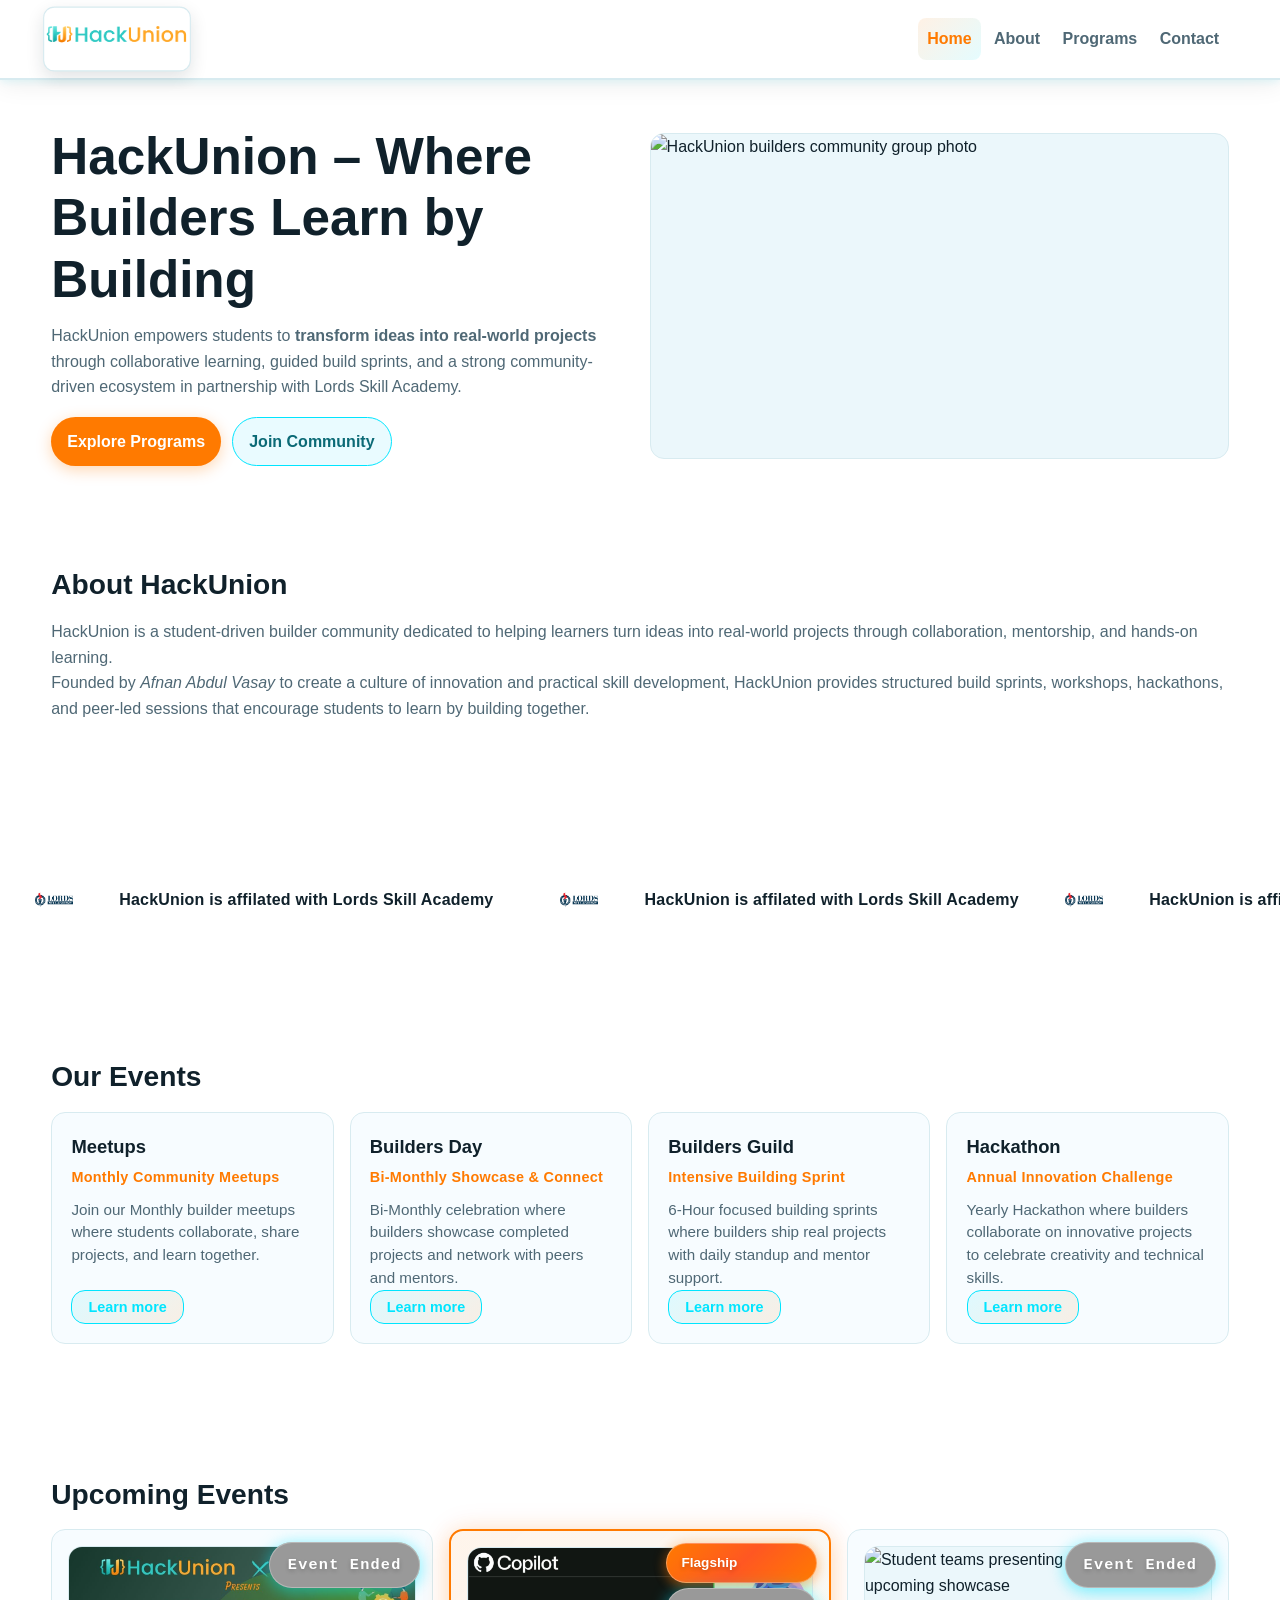
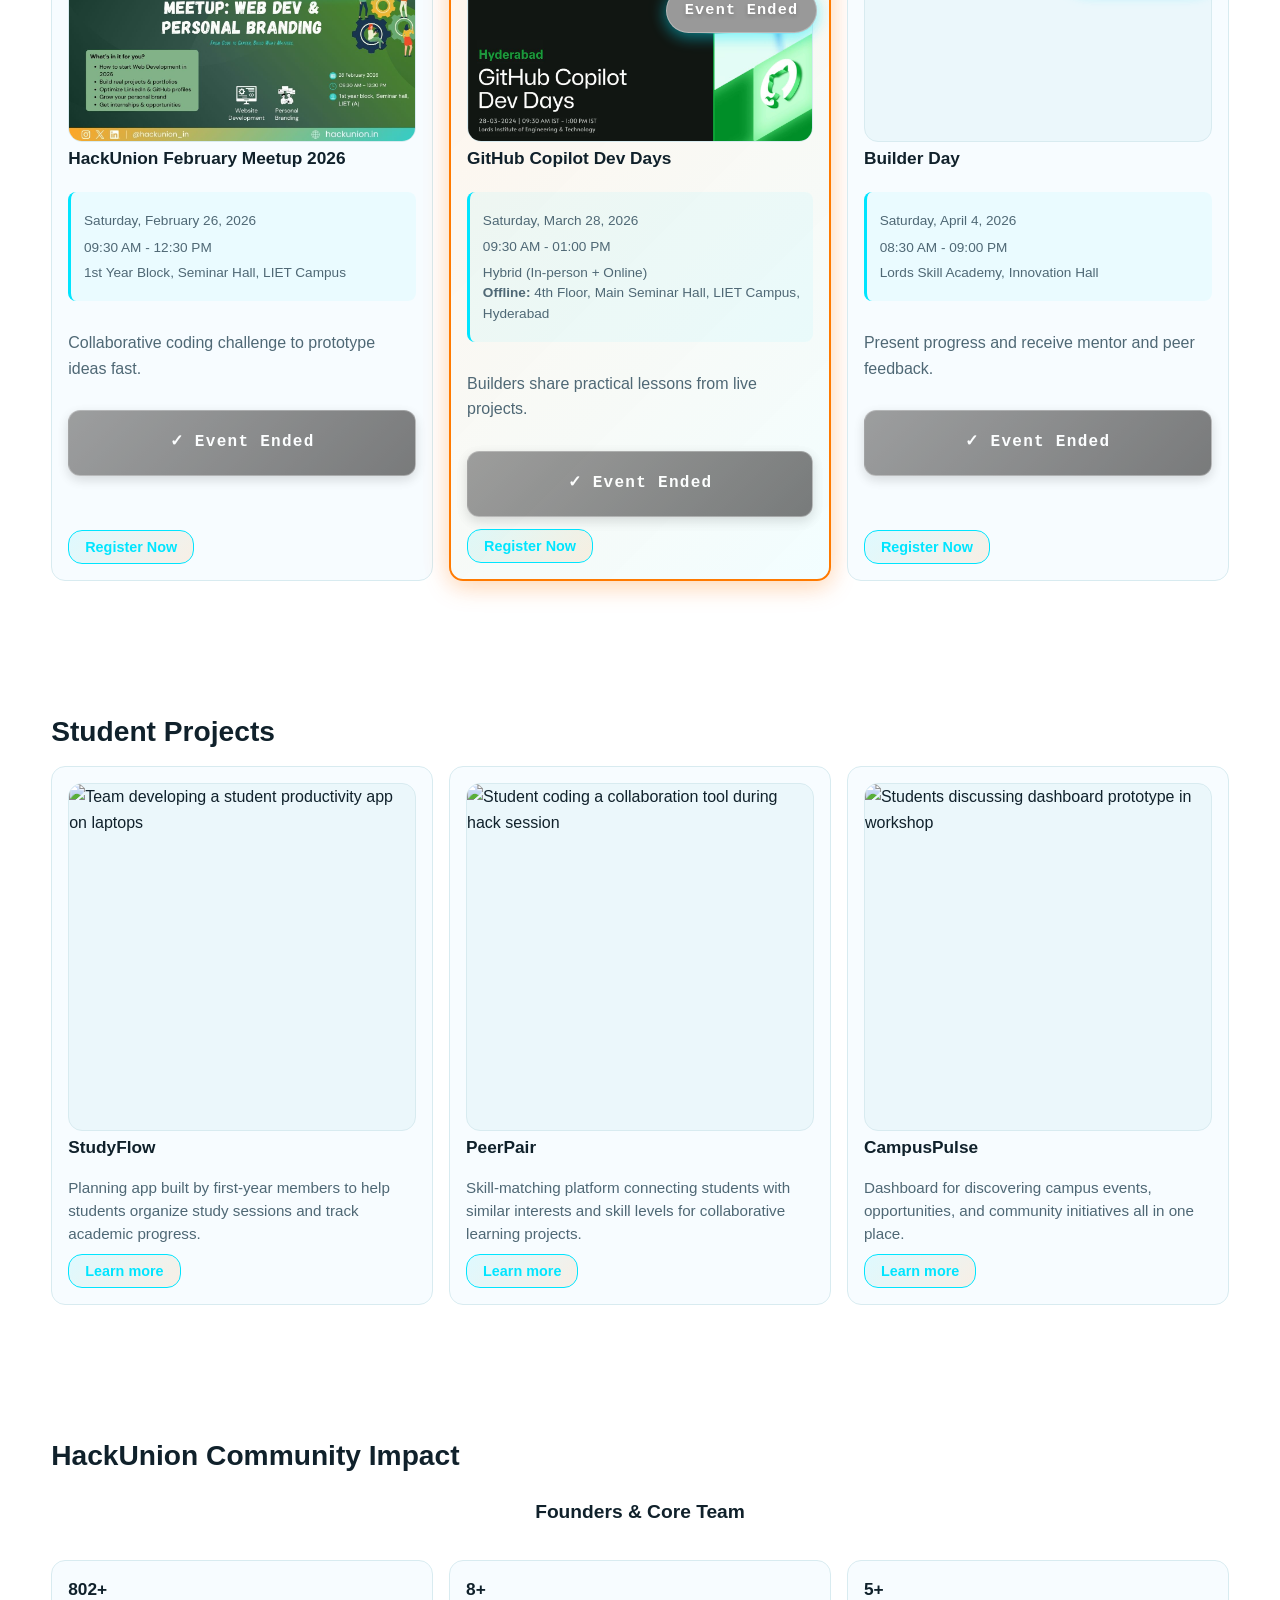
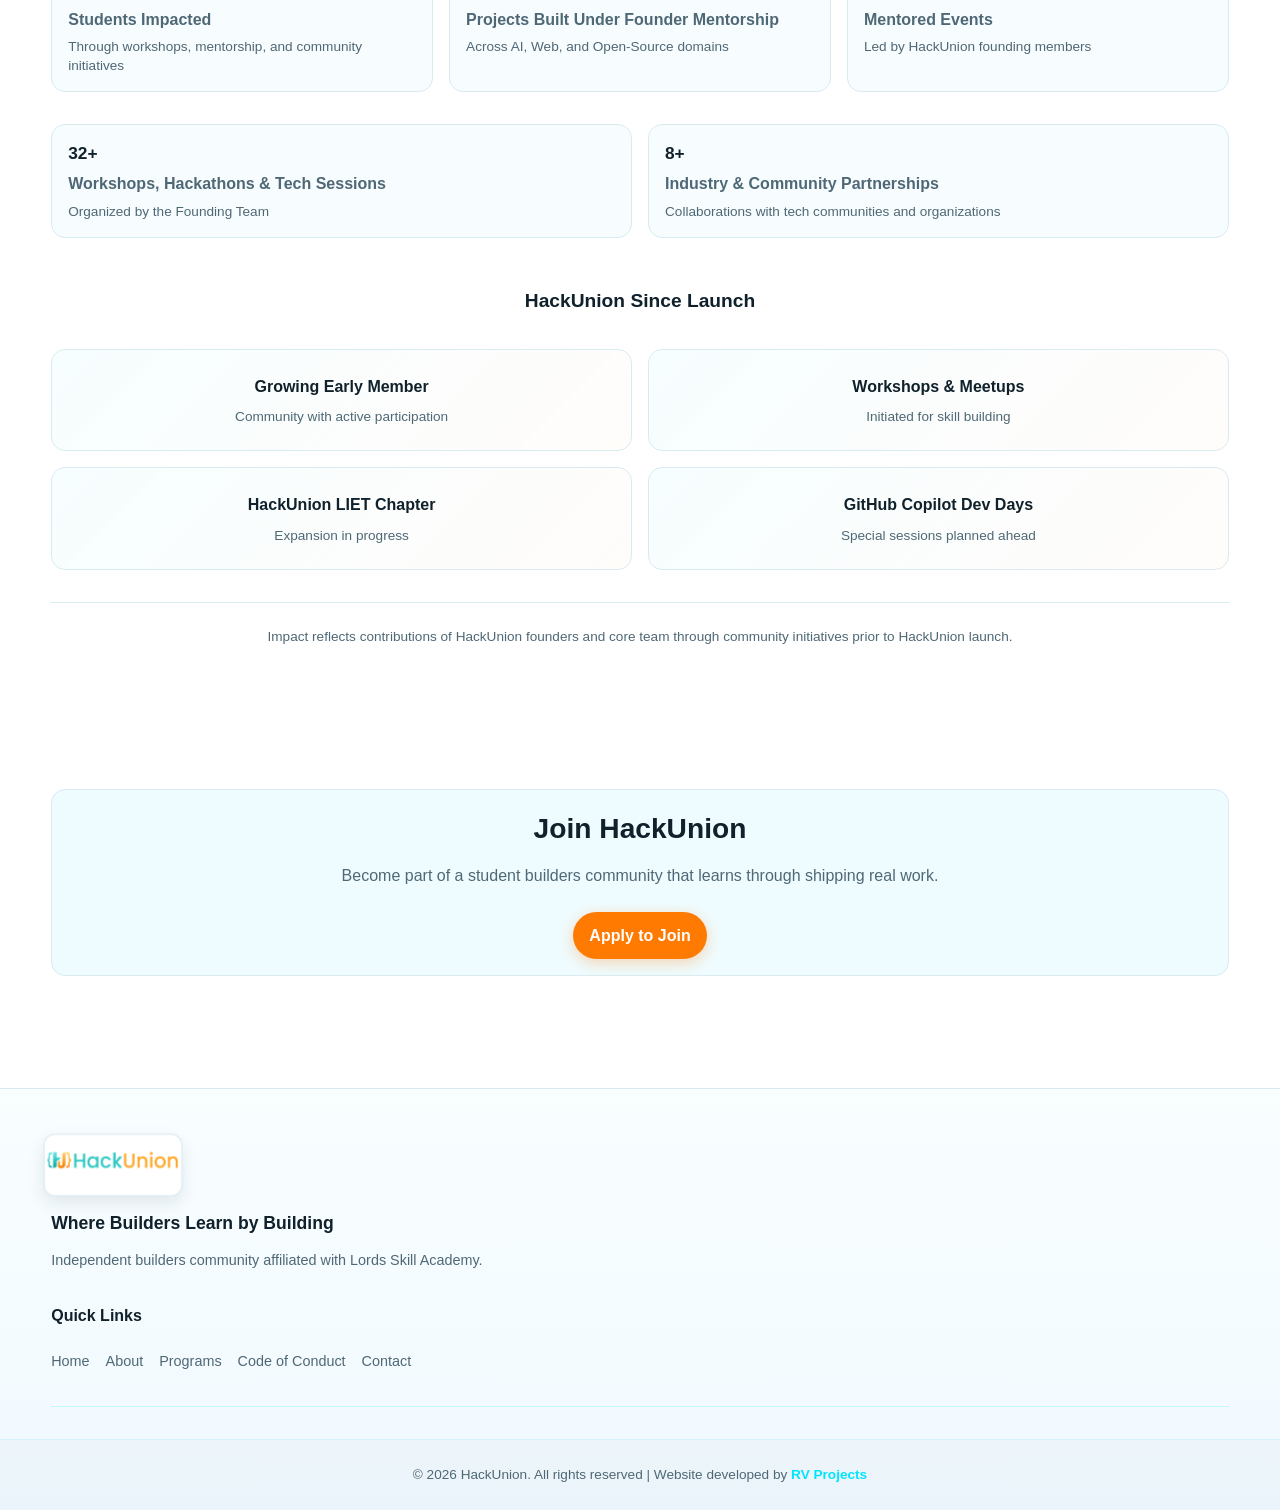
==== commit 22ce6b53: "updated Meta description" ====
--- a/index.html
+++ b/index.html
@@ -4,13 +4,13 @@
   <meta charset="UTF-8" />
   <meta name="viewport" content="width=device-width, initial-scale=1.0" />
   <title>HackUnion – Where Builders Learn by Building</title>
-  <meta name="description" content="HackUnion is an independent student builders community in India, affiliated with Lords Skill Academy, focused on practical coding, events, and project building." />
+  <meta name="description" content="HackUnion builders community in India Founded By Afnan Abdul Vasay, affiliated with Lords Skill Academy, focused on practical coding, events, and project building." />
   <meta name="keywords" content="student builders community India, coding community Hyderabad" />
   <meta property="og:title" content="HackUnion – Where Builders Learn by Building" />
-  <meta property="og:description" content="A clean and practical builders community affiliated with Lords Skill Academy." />
+  <meta property="og:description" content="A builders community affiliated with Lords Skill Academy." />
   <meta property="og:type" content="website" />
-  <meta property="og:url" content="https://hackunion.org/" />
-  <meta property="og:image" content="https://images.unsplash.com/photo-1515879218367-8466d910aaa4?auto=format&fit=crop&w=1400&q=80" />
+  <meta property="og:url" content="https://hackunion.in/" />
+  <meta property="og:image" content="images/home-grp-main.png" />
   <link rel="apple-touch-icon" sizes="180x180" href="images/favicon/apple-touch-icon.png" />
   <link rel="icon" type="image/png" sizes="32x32" href="images/favicon/favicon-32x32.png" />
   <link rel="icon" type="image/png" sizes="16x16" href="images/favicon/favicon-16x16.png" />
@@ -21,10 +21,10 @@
       "@context": "https://schema.org",
       "@type": "Organization",
       "name": "HackUnion",
-      "url": "https://hackunion.org/",
-      "description": "Independent student builders community affiliated with Lords Skill Academy.",
+      "url": "https://hackunion.in/",
+      "description": "Builders community affiliated with Lords Skill Academy.",
       "sameAs": [
-        "https://hackunion.org"
+        "https://hackunion.in"
       ],
       "parentOrganization": {
         "@type": "Organization",
@@ -301,3 +301,4 @@
   <script src="main.js" defer></script>
 </body>
 </html>
+
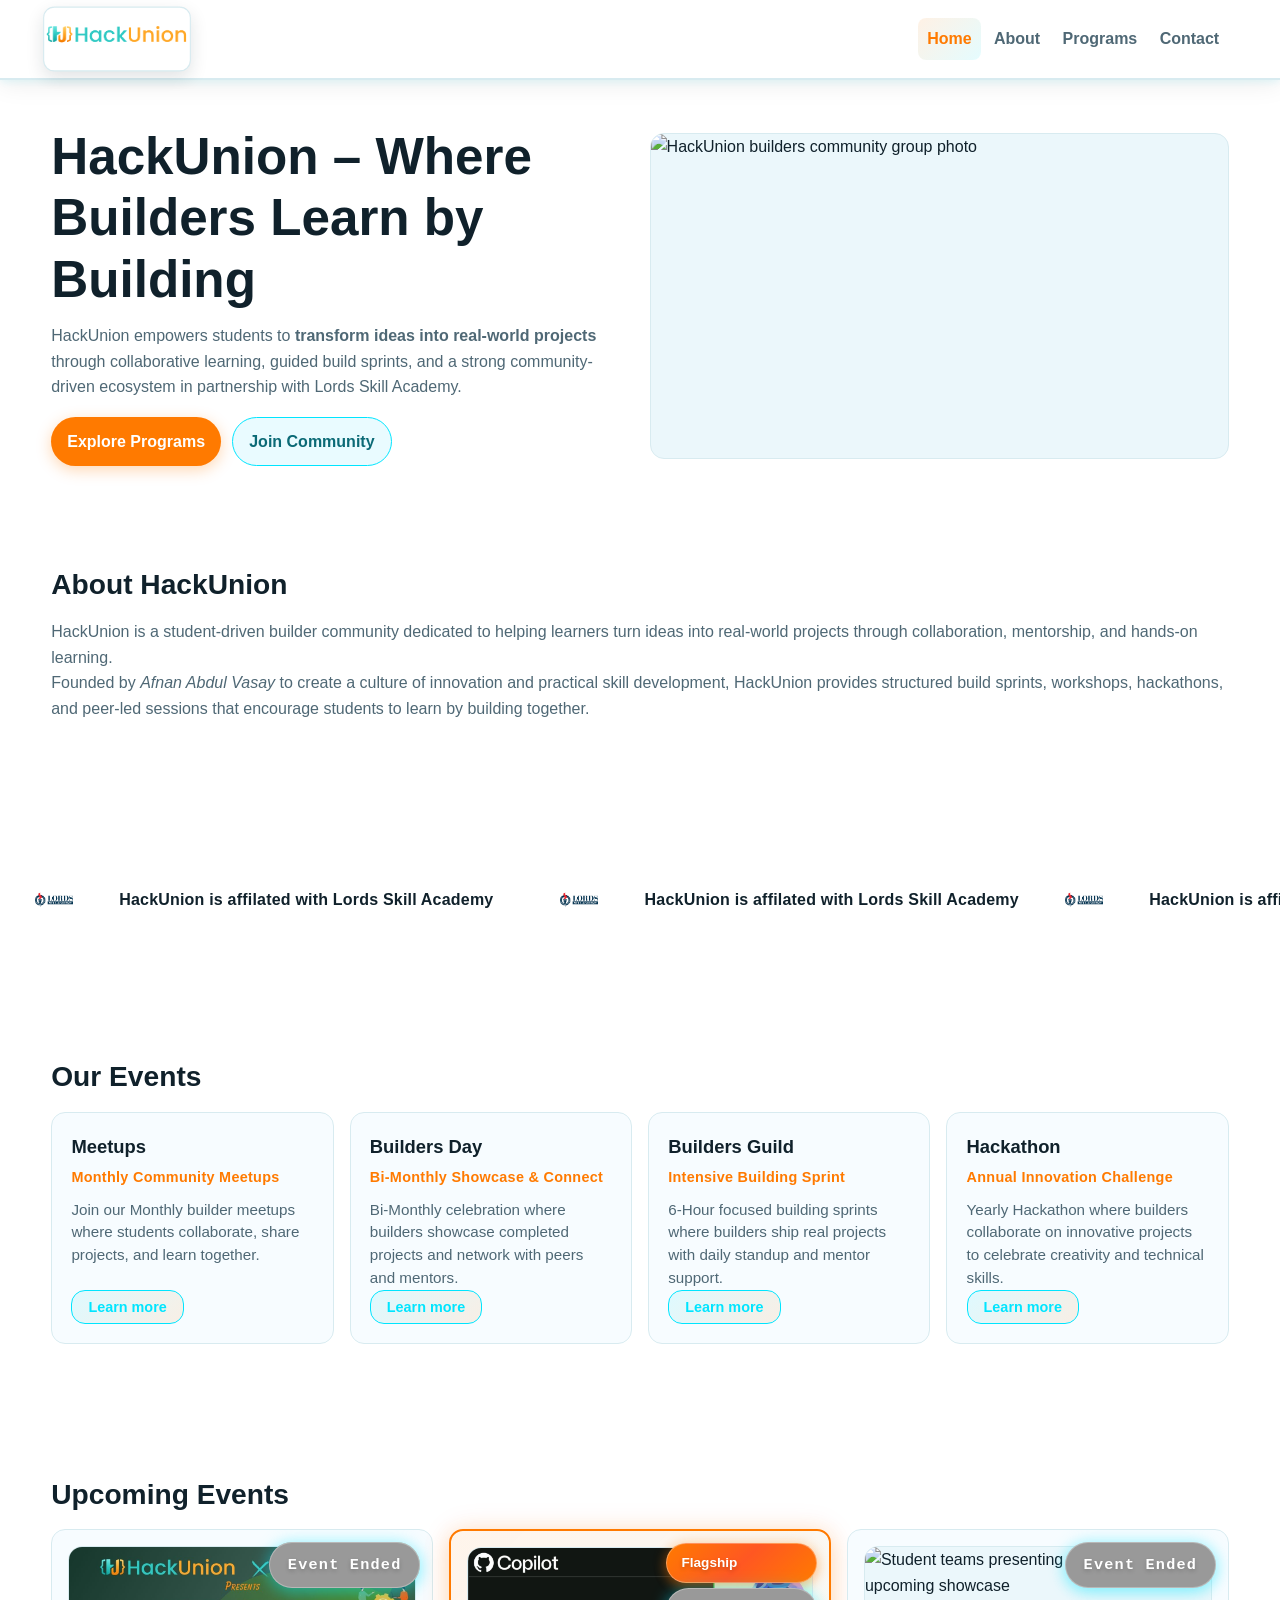
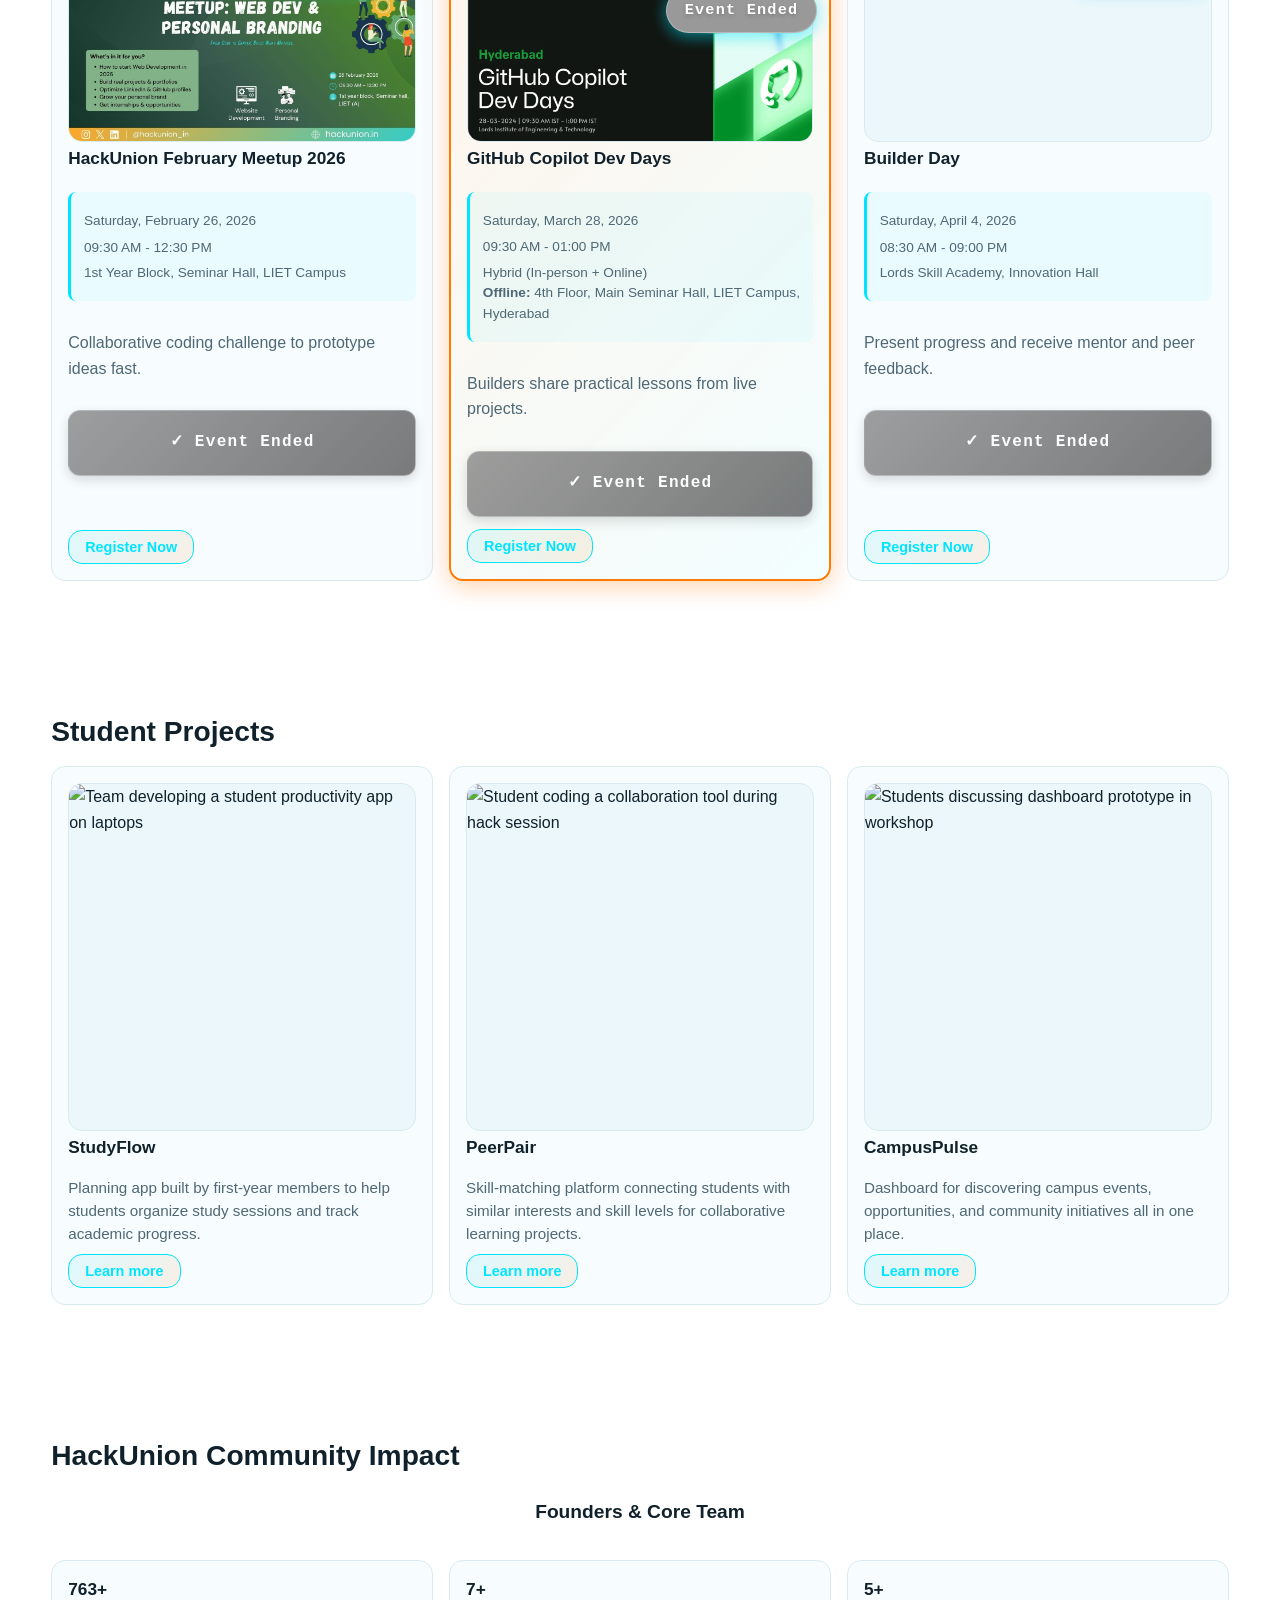
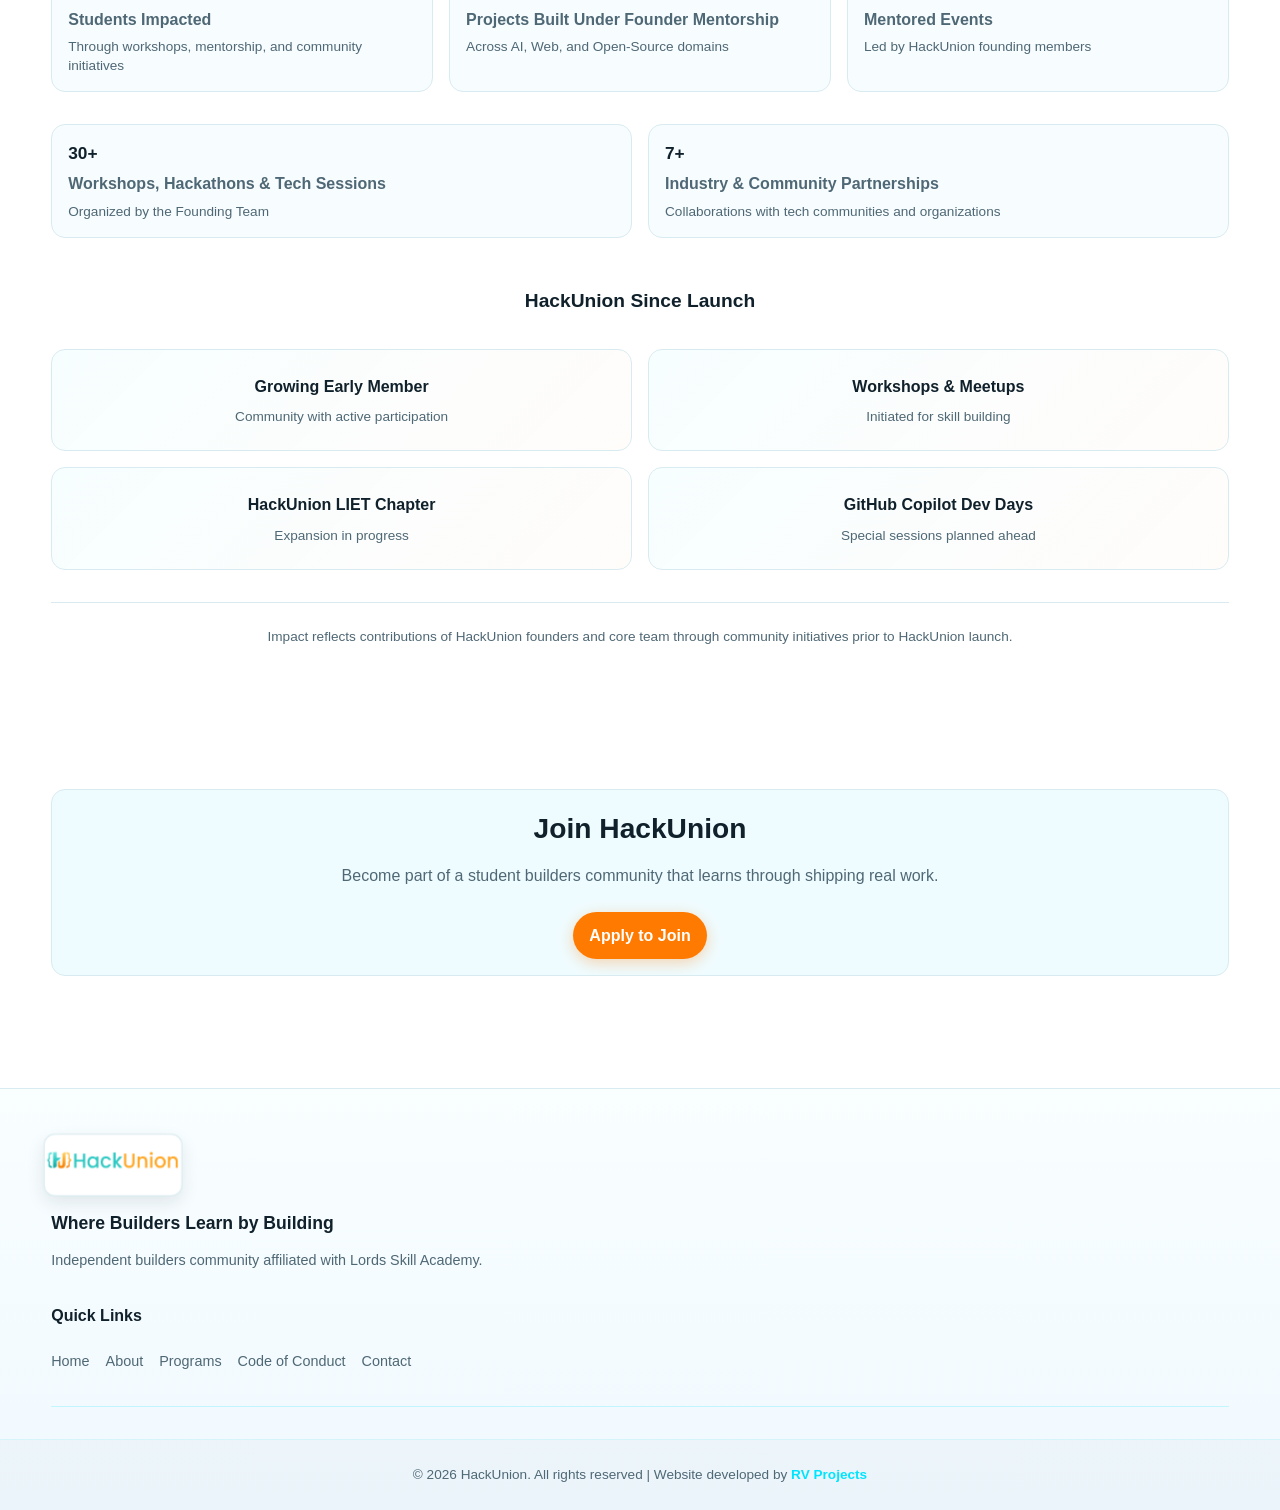
==== commit e150ce77: "Update index.html" ====
--- a/index.html
+++ b/index.html
@@ -44,7 +44,7 @@
           <p>HackUnion empowers students to <b>transform ideas into real-world projects </b>through collaborative learning, guided build sprints, and a strong community-driven ecosystem in partnership with Lords Skill Academy.</p>
           <div class="cta-row">
             <a class="btn btn-primary" href="programs/">Explore Programs</a>
-            <a class="btn btn-secondary" href="community/">Join Community</a>
+            <a class="btn btn-secondary" href="https://chat.whatsapp.com/BXPRSrQLFLOHLjNPKUdywU">Join Community</a>
           </div>
         </div>
         <div class="media-16x9">
@@ -302,3 +302,4 @@
 </body>
 </html>
 
+
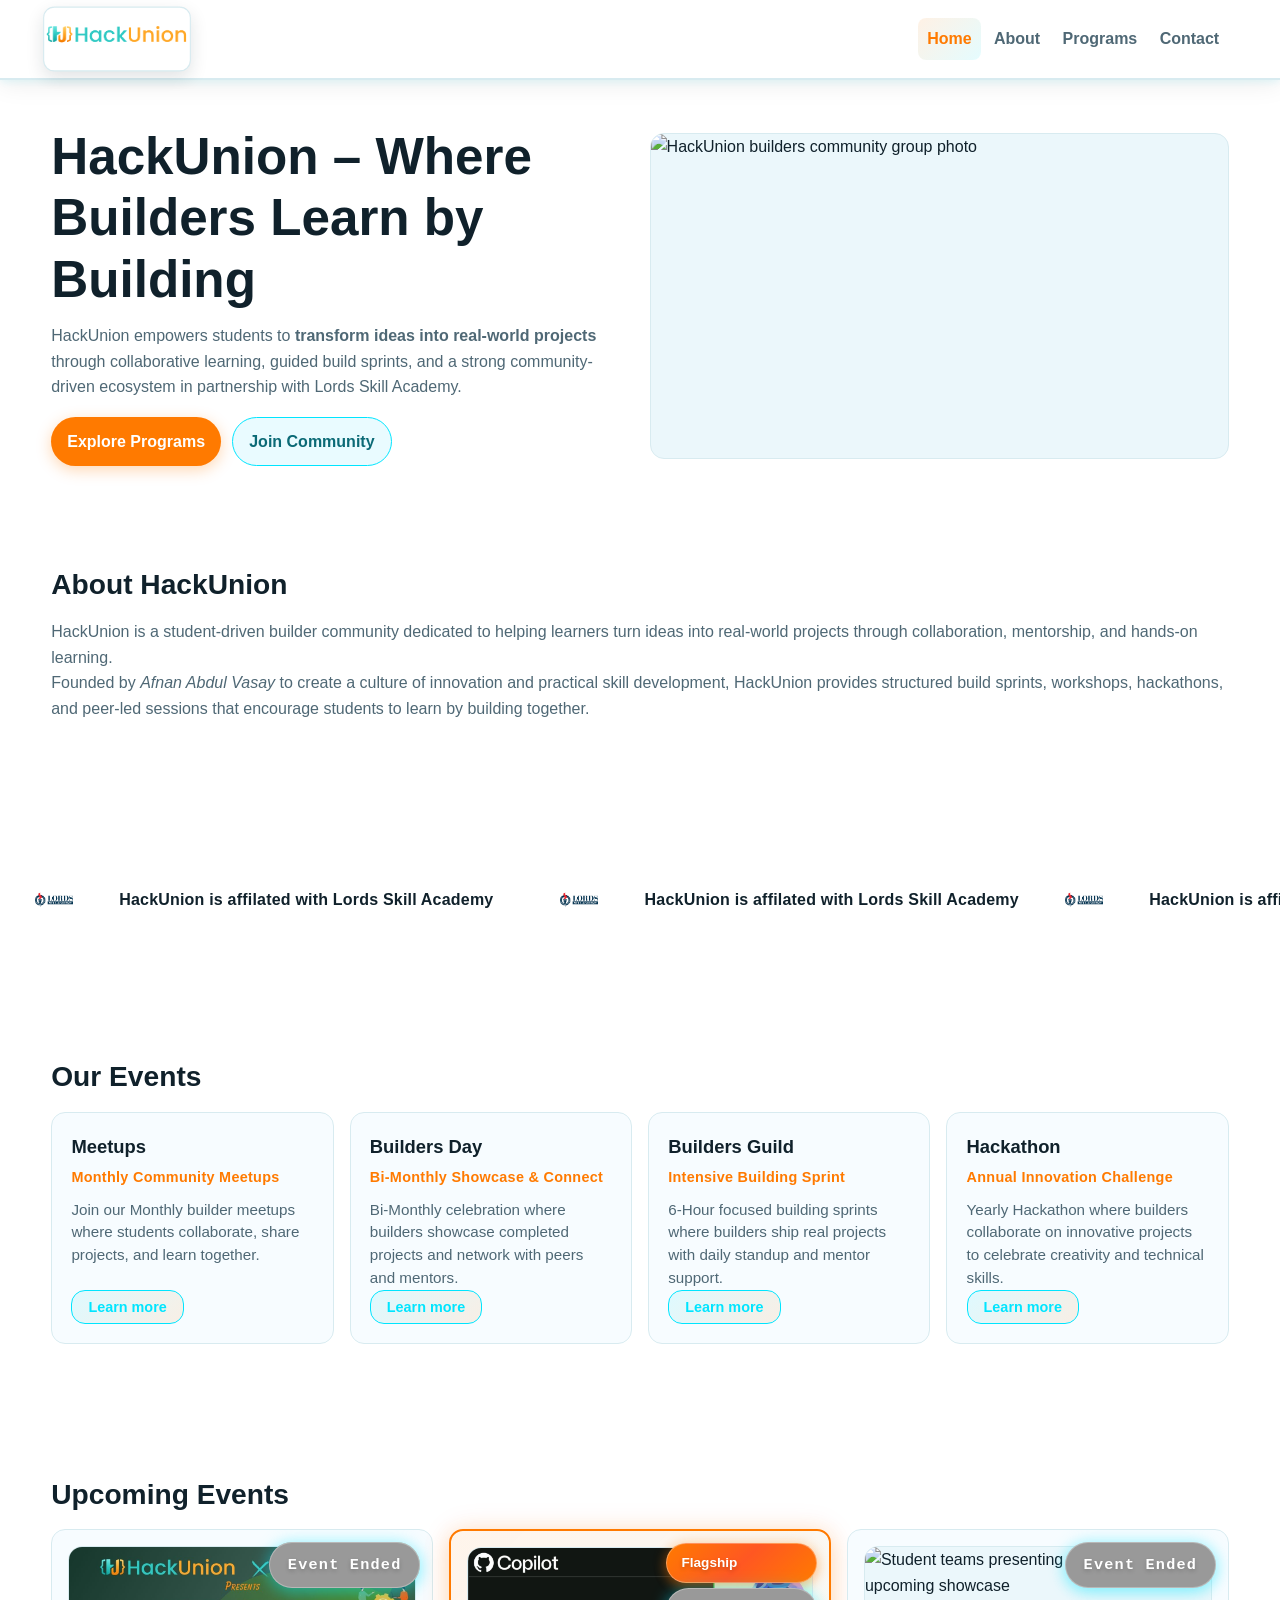
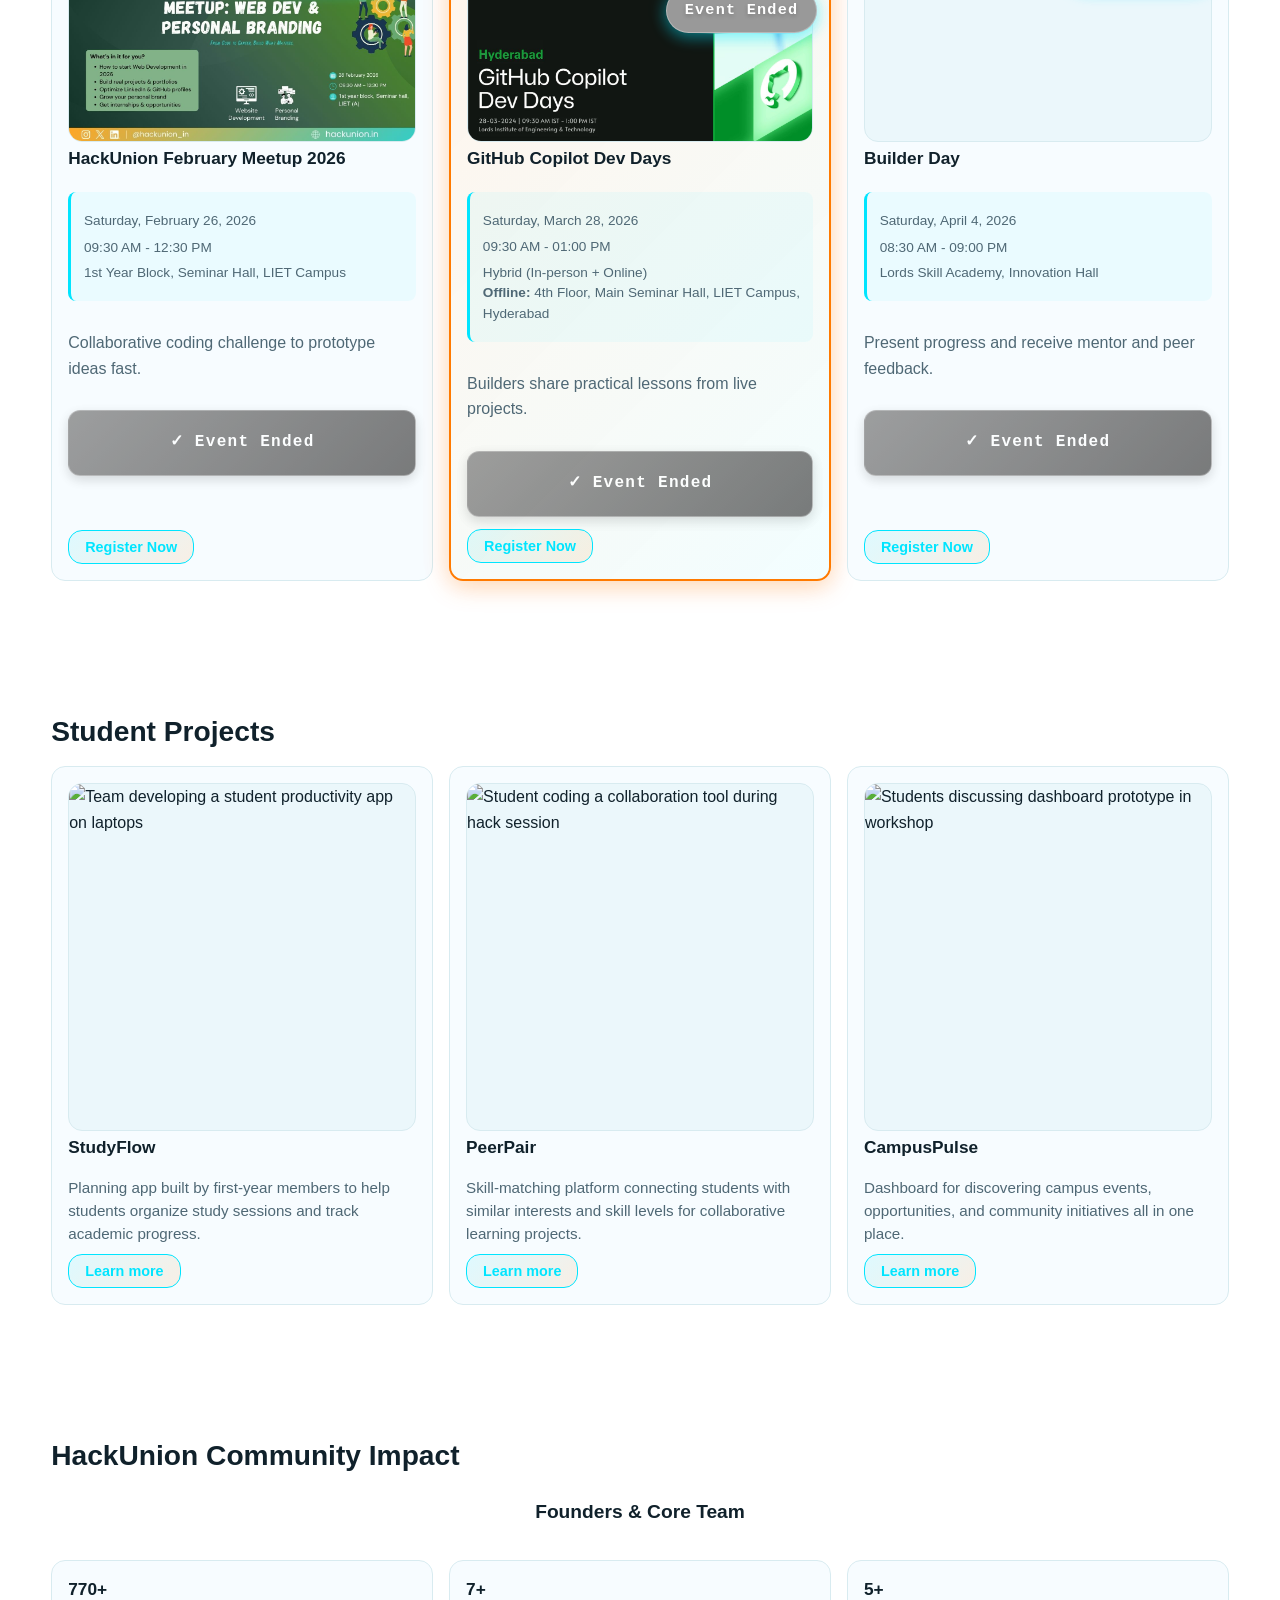
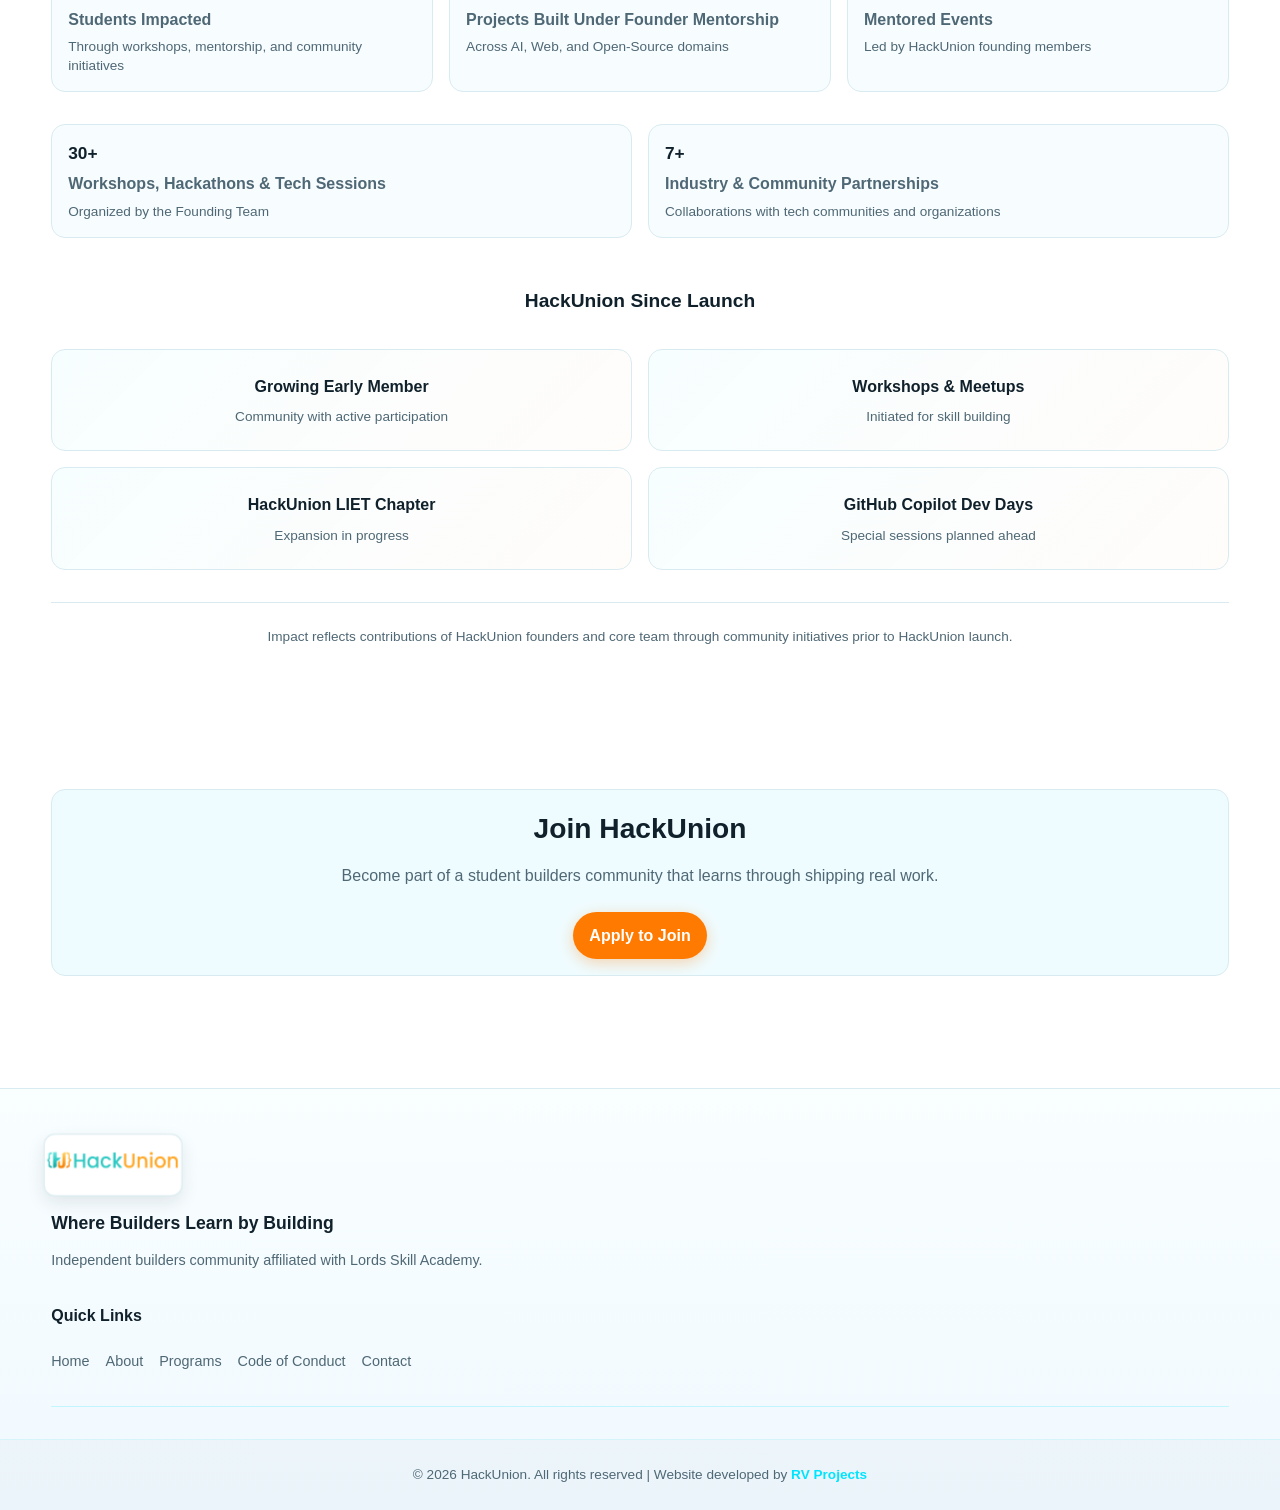
==== commit c17b1592: "Update index.html" ====
--- a/index.html
+++ b/index.html
@@ -290,7 +290,7 @@
         <article class="card" style="text-align: center; background: #effcff;">
           <h2 id="join-title" class="section-title">Join HackUnion</h2>
           <p class="section-lead">Become part of a student builders community that learns through shipping real work.</p>
-          <a class="btn btn-primary" href="contact/">Apply to Join</a>
+          <a class="btn btn-primary" href="https://chat.whatsapp.com/BXPRSrQLFLOHLjNPKUdywU">Apply to Join</a>
         </article>
       </div>
     </section>
@@ -303,3 +303,4 @@
 </html>
 
 
+
